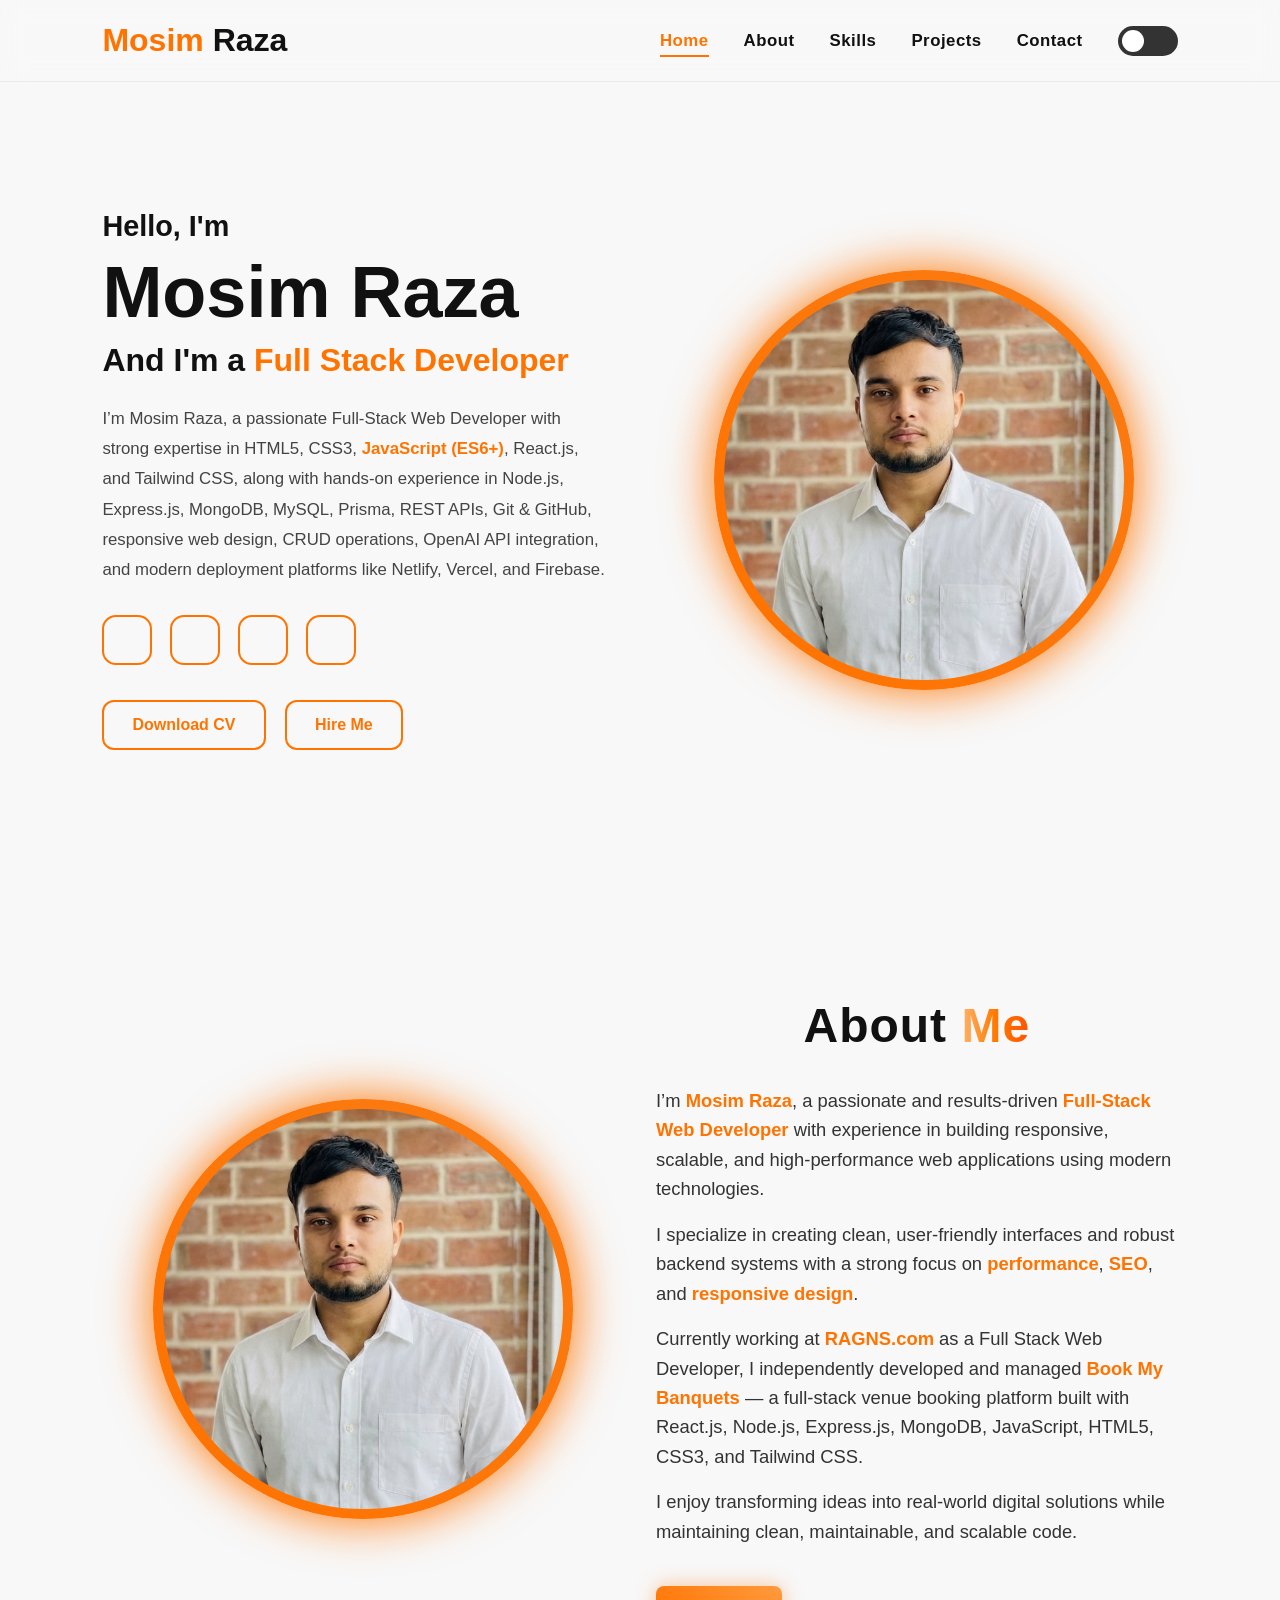
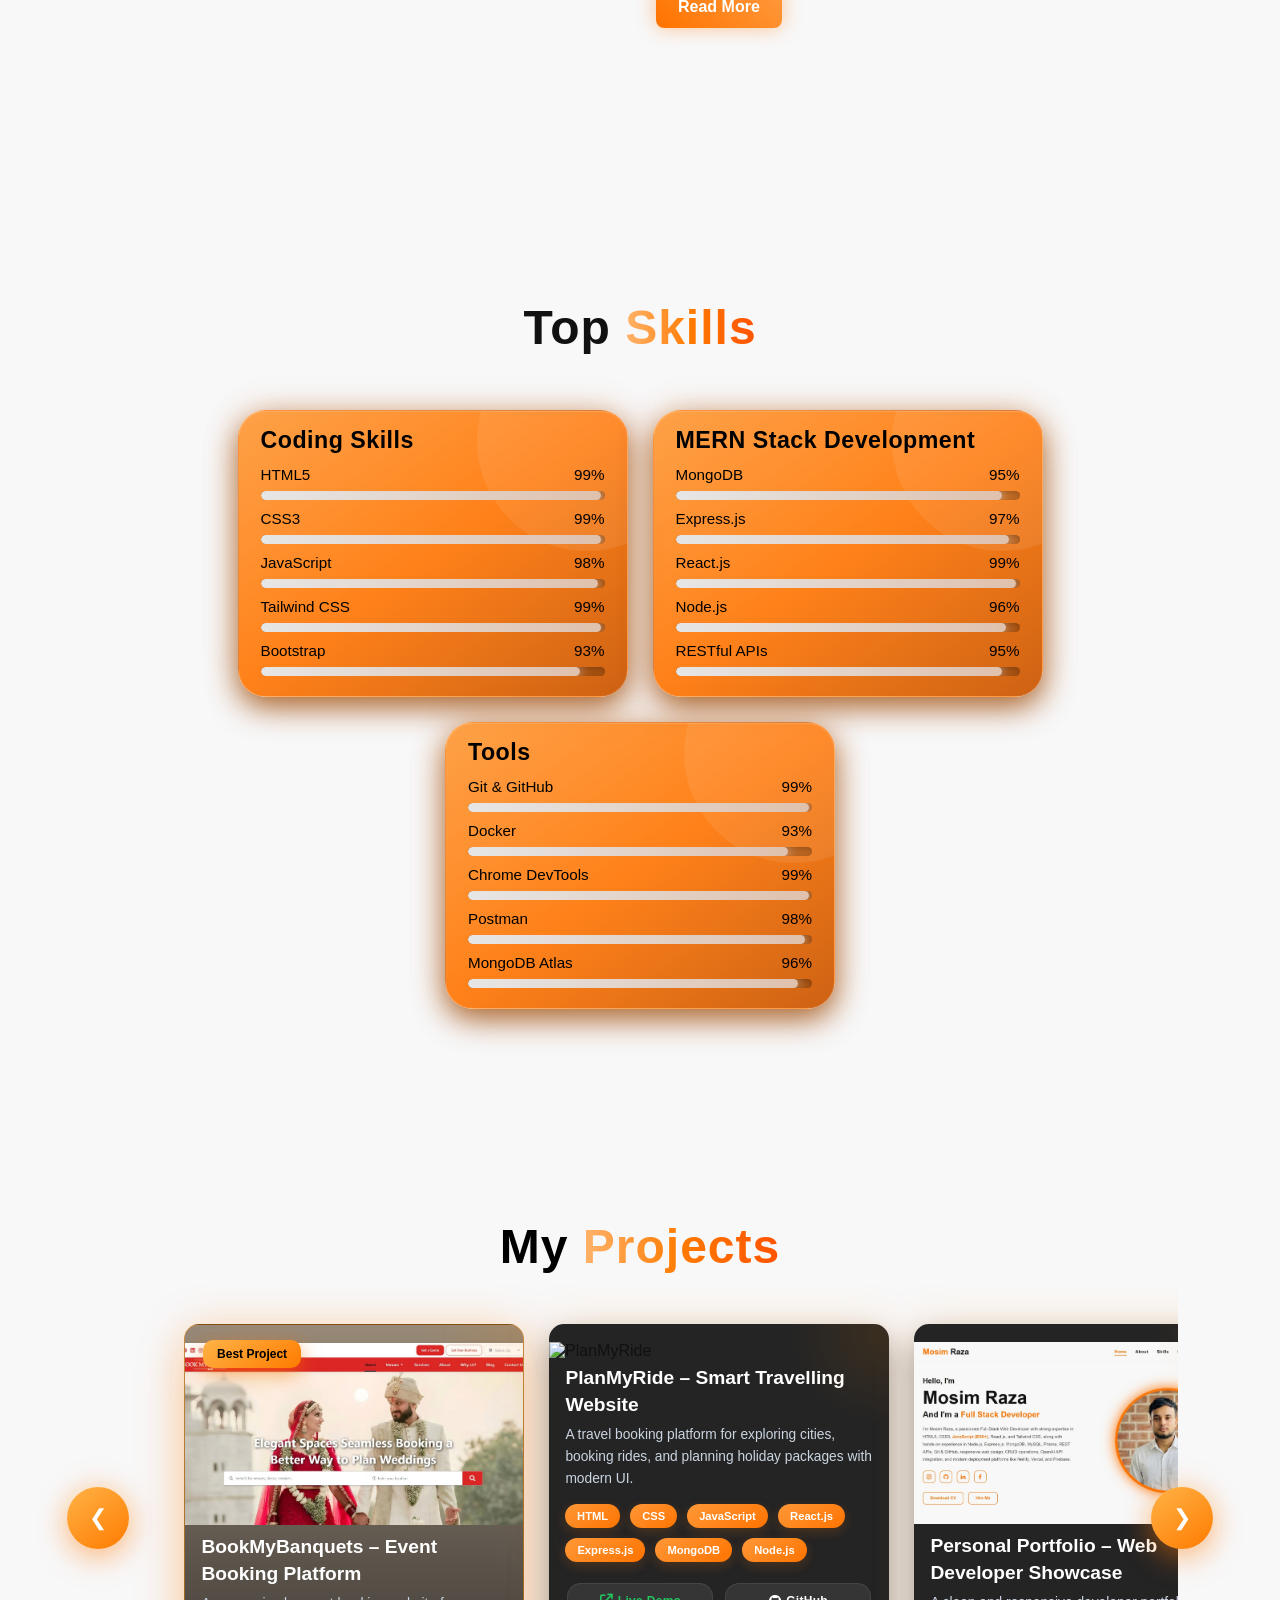
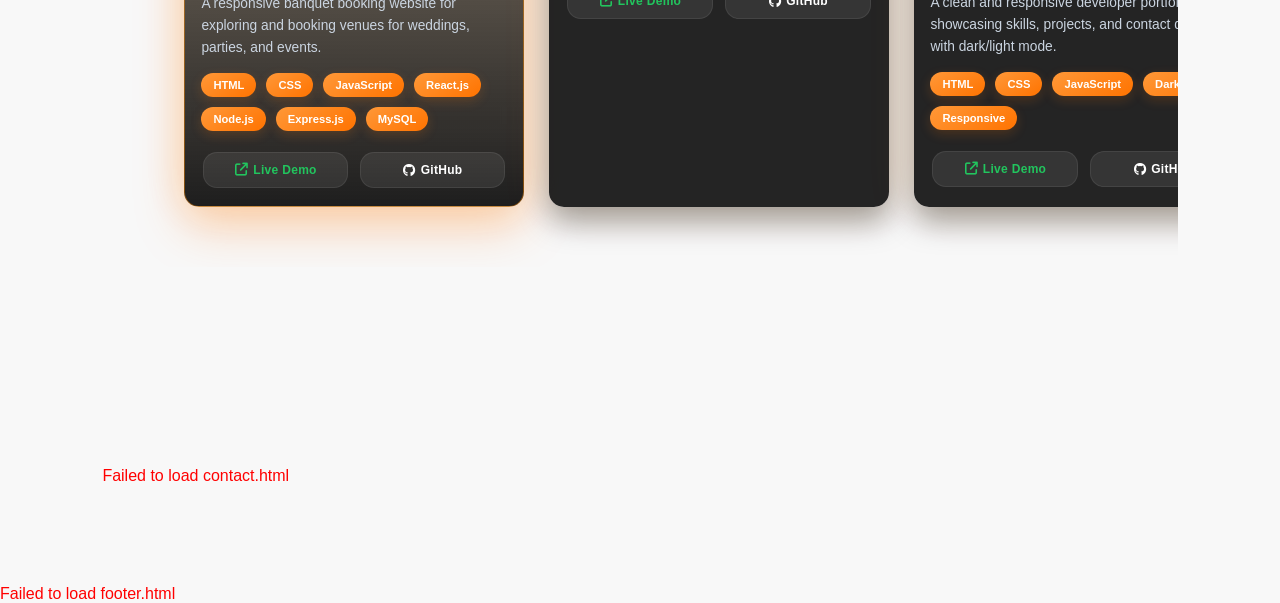
==== index.html @ 0ee55b7d "modify all" ====
<!doctype html>
<html lang="en">
  <head>
    <meta charset="UTF-8" />
    <meta name="viewport" content="width=device-width, initial-scale=1.0" />
    <title>Portfolio @Mosim Raza</title>
    <link rel="icon" type="image" href="/assets/logo.png" />
    <link rel="stylesheet" href="index.css" />
    <link
      href="https://cdn.jsdelivr.net/npm/remixicon@3.5.0/fonts/remixicon.css"
      rel="stylesheet"
    />
    <link
      rel="stylesheet"
      href="https://cdn.jsdelivr.net/npm/toastify-js/src/toastify.min.css"
    />
  </head>
  <body>
    <!-- Navbar -->
    <nav class="navbar">
      <a href="#home" class="nav-link">Mosim<span> Raza</span></a>
      <div class="menu-toggle" id="menuToggle">
        <i class="ri-menu-line"></i>
      </div>
      <div class="nav-links" id="navLinks">
        <a href="#home" class="nav-link active">Home</a>
        <a href="#about-section" class="nav-link">About</a>
        <a href="#skills-section" class="nav-link">Skills</a>
        <a href="#projects-section" class="nav-link">Projects</a>
        <a href="#contact-section" class="nav-link">Contact</a>
        <div class="toggle-switch" id="darkModeToggle">
          <div class="switch-thumb">
            <i class="ri-moon-line" id="moonIcon"></i>
            <i class="ri-sun-line" id="sunIcon" style="display: none"></i>
          </div>
        </div>
      </div>
    </nav>

    <!-- Hero Section -->
    <section class="hero" id="home">
      <div class="hero-text">
        <h2>Hello, I'm</h2>
        <h1>Mosim Raza</h1>
        <h3>And I'm a <span class="highlight" id="typing"></span></h3>
        <p>
          I’m Mosim Raza, a passionate Full-Stack Web Developer with strong
          expertise in HTML5, CSS3, <span>JavaScript (ES6+)</span>, React.js,
          and Tailwind CSS, along with hands-on experience in Node.js,
          Express.js, MongoDB, MySQL, Prisma, REST APIs, Git & GitHub,
          responsive web design, CRUD operations, OpenAI API integration, and
          modern deployment platforms like Netlify, Vercel, and Firebase.
        </p>

        <div class="social-icons">
          <a
            href="https://www.instagram.com/alan_mosim786"
            target="_blank"
            rel="noopener noreferrer"
          >
            <i class="ri-instagram-line"></i>
          </a>

          <a
            href="https://github.com/mosimrazadev"
            target="_blank"
            rel="noopener noreferrer"
          >
            <i class="ri-github-fill"></i>
          </a>

          <a
            href="https://www.linkedin.com/in/mosim-raza"
            target="_blank"
            rel="noopener noreferrer"
          >
            <i class="ri-linkedin-fill"></i>
          </a>

          <a
            href="https://www.facebook.com/share/14hgK2mqRzx/?mibextid=wwXIfr"
            target="_blank"
            rel="noopener noreferrer"
          >
            <i class="ri-facebook-fill"></i>
          </a>
        </div>

        <div>
          <a href="/assets/mosim-raza-cv.pdf" target="_blank" class="cv-btn">
            Download CV
          </a>
          <a href="#contact-section" class="cv-btn hire-btn"> Hire Me </a>
        </div>
      </div>
      <div class="hero-img">
        <div class="glow-ring">
          <img src="/assets/profile.png" alt="Profile Image" />
        </div>
      </div>
    </section>

    <!-- Dynamic Sections -->
    <section id="about-section" class="page-section"></section>
    <section id="skills-section" class="page-section"></section>
    <section id="projects-section" class="page-section"></section>
    <section id="contact-section" class="page-section"></section>
    <section id="footer-section" class="footer-section"></section>

    <script src="https://cdn.jsdelivr.net/npm/toastify-js"></script>
    <script src="/js/main.js"></script>
  </body>
</html>
---- index.css ----
*{
  margin:0;
  padding:0;
  box-sizing:border-box;
  scroll-behavior:smooth;
}

body{
  font-family:'Poppins',sans-serif;
  background:#f8f8f8;
  color:#111;
  transition:0.3s ease;
  overflow-x:hidden;
}

/* ================= DARK MODE ================= */

body.dark{
  background:#111;
  color:#fff;
}

/* ================= SCROLLBAR ================= */

::-webkit-scrollbar{
  width:10px;
}

::-webkit-scrollbar-track{
  background:#111;
}

::-webkit-scrollbar-thumb{
  background:#ff7300;
  border-radius:20px;
}

::-webkit-scrollbar-thumb:hover{
  background:#ff9f5a;
}

/* ================= TEXT SELECTION ================= */

::selection{
  background:#ff7300;
  color:#fff;
}

/* ================= NAVBAR ================= */

.navbar{
  width:100%;
  position:fixed;
  top:0;
  left:0;
  z-index:1000;

  display:flex;
  align-items:center;
  justify-content:space-between;

  padding:22px 8%;

  background:f8f8f8;
  backdrop-filter:blur(12px);

  border-bottom:1.5px solid rgba(0,0,0,0.05);

  transition:0.3s ease;
}

body.dark .navbar{
  background:rgba(17,17,17,0.95);
  border-color:rgba(255,255,255,0.08);
}

.navbar .nav-link{
  text-decoration:none;
}

.navbar > a{
  font-size:2rem;
  font-weight:700;
  color:#ff7300;
}

.navbar span{
  color:#111;
}

body.dark .navbar span{
  color:#fff;
}

/* ================= NAV LINKS ================= */

.nav-links{
  display:flex;
  align-items:center;
  gap:35px;
}

.nav-links a{
  position:relative;
  text-decoration:none;
  color:inherit;
  font-size:1.05rem;
  font-weight:700;
  letter-spacing:0.5px;
  transition:0.3s ease;
}

.nav-links a::after{
  content:"";
  position:absolute;
  left:0;
  bottom:-6px;

  width:100%;
  height:2px;

  background:#ff7300;

  transform:scaleX(0);
  transform-origin:right;

  transition:transform 0.3s ease;
}

.nav-links a:hover,
.nav-links a.active{
  color:#ff7300;
}

.nav-links a:hover::after,
.nav-links a.active::after{
  transform:scaleX(1);
  transform-origin:left;
}

/* ================= MENU TOGGLE ================= */

.menu-toggle{
  display:none;
  font-size:2rem;
  cursor:pointer;
  color:#ff7300;
}

.menu-toggle i{
  transition:0.3s ease;
}



/* ================= HERO SECTION ================= */

.hero{
  min-height:100vh;

  padding:140px 8% 80px;

  display:flex;
  align-items:center;
  justify-content:space-between;

  gap:60px;
}

.hero-text{
  flex:1;
}

.hero-text h2{
  font-size:1.8rem;
  margin-bottom:10px;
}

.hero-text h1{
  font-size:4.5rem;
  line-height:1.1;
  margin-bottom:10px;
}

.hero-text h3{
  font-size:2rem;
  margin-bottom:25px;
}

.highlight{
  color:#ff7300;
}

.hero-text p{
  max-width:650px;
  font-size:1.05rem;
  line-height:1.8;
  color:#444;
  margin-bottom:30px;
}

.hero-text p span{
  max-width:650px;
  font-size:1.05rem;
  font-weight: 600;
  line-height:1.8;
  color:#ff7300;
  margin-bottom:30px;
}

body.dark .hero-text p{
  color:#ccc;
}

/* ================= SOCIAL ICONS ================= */

.social-icons{
  display:flex;
  align-items:center;
  gap:18px;
  margin-bottom:35px;
}

.social-icons a{
  width:50px;
  height:50px;

  display:flex;
  align-items:center;
  justify-content:center;

  border-radius:14px;

  border:2px solid #ff7300;

  text-decoration:none;

  color:#ff7300;
  font-size:1.5rem;

  transition:0.3s ease;
}

.social-icons a:hover{
  background:#ff7300;
  color:#fff;

  transform:translateY(-5px);

  box-shadow:0 10px 20px rgba(255,115,0,0.35);
}

/* ================= BUTTONS ================= */

.cv-btn{
  display:inline-block;

  margin-right:15px;

  padding:14px 28px;

  border-radius:12px;

  border:2px solid #ff7300;

  text-decoration:none;
  font-weight:600;

  color:#ff7300;

  transition:0.3s ease;
}

.cv-btn:hover{
  background:#ff7300;
  color:#fff;

  transform:translateY(-3px);

  box-shadow:0 10px 20px rgba(255,115,0,0.3);
}

/* ================= HERO IMAGE ================= */

.hero-img{
  flex:1;
  display:flex;
  justify-content:center;
  align-items:center;
  min-width:auto;
}

.hero-img img{
  display:block;
}

.glow-ring{
  width:420px;
  height:420px;
  border-radius:50%;
  background:linear-gradient(45deg,#ff7300,#fa7b13);
  padding:10px;
  box-shadow:0 0 50px #ff7300;
  display:flex;
  align-items:center;
  justify-content:center;
  max-width:100%;
}

.glow-ring img {
  width: 100%;
  height: 100%;
  border-radius: 50%;
  object-fit: cover;
}

@keyframes float{

  0%{
    transform:translateY(0px);
  }

  50%{
    transform:translateY(-12px);
  }

  100%{
    transform:translateY(0px);
  }
}

/* ================= DARK MODE TOGGLE ================= */

.toggle-switch{
  width:60px;
  height:30px;

  border-radius:50px;

  background:#333333;

  padding:4px;

  cursor:pointer;

  display:flex;
  align-items:center;

  transition:0.3s ease;
}

.switch-thumb{
  width:22px;
  height:22px;

  border-radius:50%;
  background:#fff;

  display:flex;
  align-items:center;
  justify-content:center;

  transition:0.3s ease;
}

.switch-thumb i{
  font-size:14px;
  color:#111;
}

body.dark .toggle-switch{
  background:#AAAAAA;
}

body.dark .switch-thumb{
  transform:translateX(30px);
}

/* ================= PAGE SECTION ================= */

.page-section{
  padding:100px 8%;
}

/* ================= TABLET ================= */

@media(max-width:992px){

  .hero{
    flex-direction:column-reverse;
    text-align:center;

    padding-top:130px;
  }

  .hero-text p{
    margin:auto;
    margin-bottom:30px;
  }

  .social-icons{
    justify-content:center;
  }

  .hero-text h1{
    font-size:3.5rem;
  }

  .hero-text h3{
    font-size:1.6rem;
  }

  .glow-ring{
    width:340px;
    height:340px;
  }
}

/* ================= MOBILE ================= */

@media(max-width:768px){

  .menu-toggle{
    display:block;
  }

  .nav-links{
    position:absolute;
    top:85px;
    right:-100%;

    flex-direction:column;
    align-items:flex-start;

    width:100%;

    padding:30px 8%;

    background:#fff;

    transition:0.4s ease;
  }

  body.dark .nav-links{
    background:#111;
  }

  .nav-links.active{
    right:0;
  }

  .hero{
    flex-direction:column-reverse;
    justify-content:center;
    align-items:center;
    text-align:center;

    padding:120px 6% 60px;
    gap:40px;
  }

  .hero-text{
    width:100%;
    display:flex;
    flex-direction:column;
    align-items:center;
    justify-content:center;
  }

  .hero-text h1{
    font-size:2.8rem;
  }

  .hero-text h2{
    font-size:1.3rem;
  }

  .hero-text h3{
    font-size:1.3rem;
  }

  .hero-text p{
    font-size:0.95rem;
    line-height:1.7;
    text-align:center;
    max-width:100%;
  }

  .social-icons{
    justify-content:center;
    flex-wrap:wrap;
  }

  .glow-ring{
    width:210px;
    height:210px;
    padding:6px;
  }

  .hero-img{
    width:100%;
    display:flex;
    justify-content:center;
    align-items:center;
  }

  .cv-btn{
    width:100%;
    max-width:250px;
    margin-right:0;
    text-align:center;
  }

  .page-section{
    padding:80px 6%;
  }
}

/* ================= SMALL MOBILE ================= */

@media(max-width:480px){

  .navbar{
    padding:18px 5%;
  }

  .navbar > a{
    font-size:1.5rem;
  }

  .hero{
    gap:30px;
  }

  .hero-text h1{
    font-size:2.2rem;
  }

  .hero-text h2{
    font-size:1.1rem;
  }

  .hero-text h3{
    font-size:1.05rem;
  }

  .hero-text p{
    font-size:0.9rem;
    line-height:1.6;
  }

  .social-icons a{
    width:42px;
    height:42px;
    font-size:1.1rem;
  }

  .glow-ring{
    width:190px;
    height:190px;
    padding:5px;
    box-shadow:0 0 18px #ff7300;
  }

  .cv-btn{
    padding:12px 20px;
    font-size:0.95rem;
  }
}

/* ================= TOAST ================= */

.custom-toast{
  border-radius:10px;
  overflow:hidden;
  position:relative;
}

.custom-toast::after{
  content:'';

  position:absolute;
  left:0;
  bottom:0;

  height:3px;
  width:100%;

  background:#ff7300;

  animation:progress 3s linear forwards;
}

@keyframes progress{

  from{
    width:100%;
  }

  to{
    width:0%;
  }
}
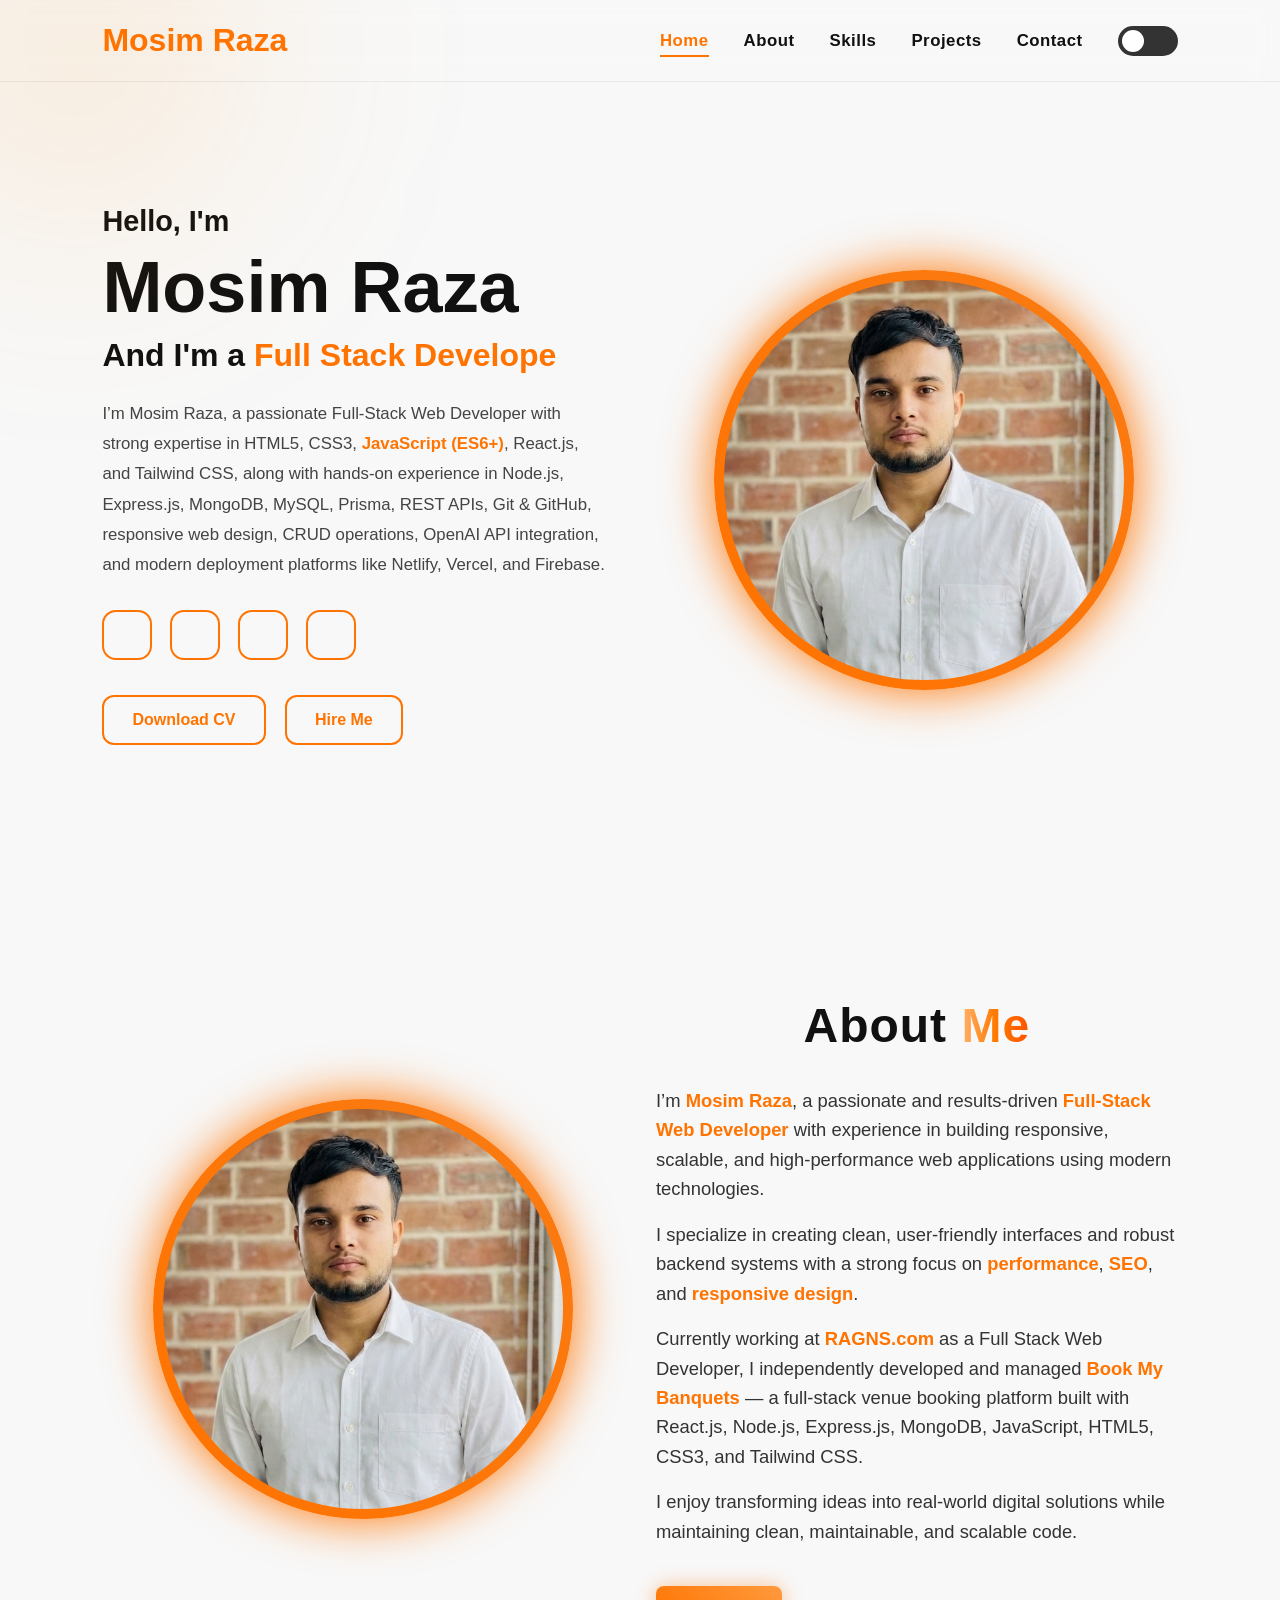
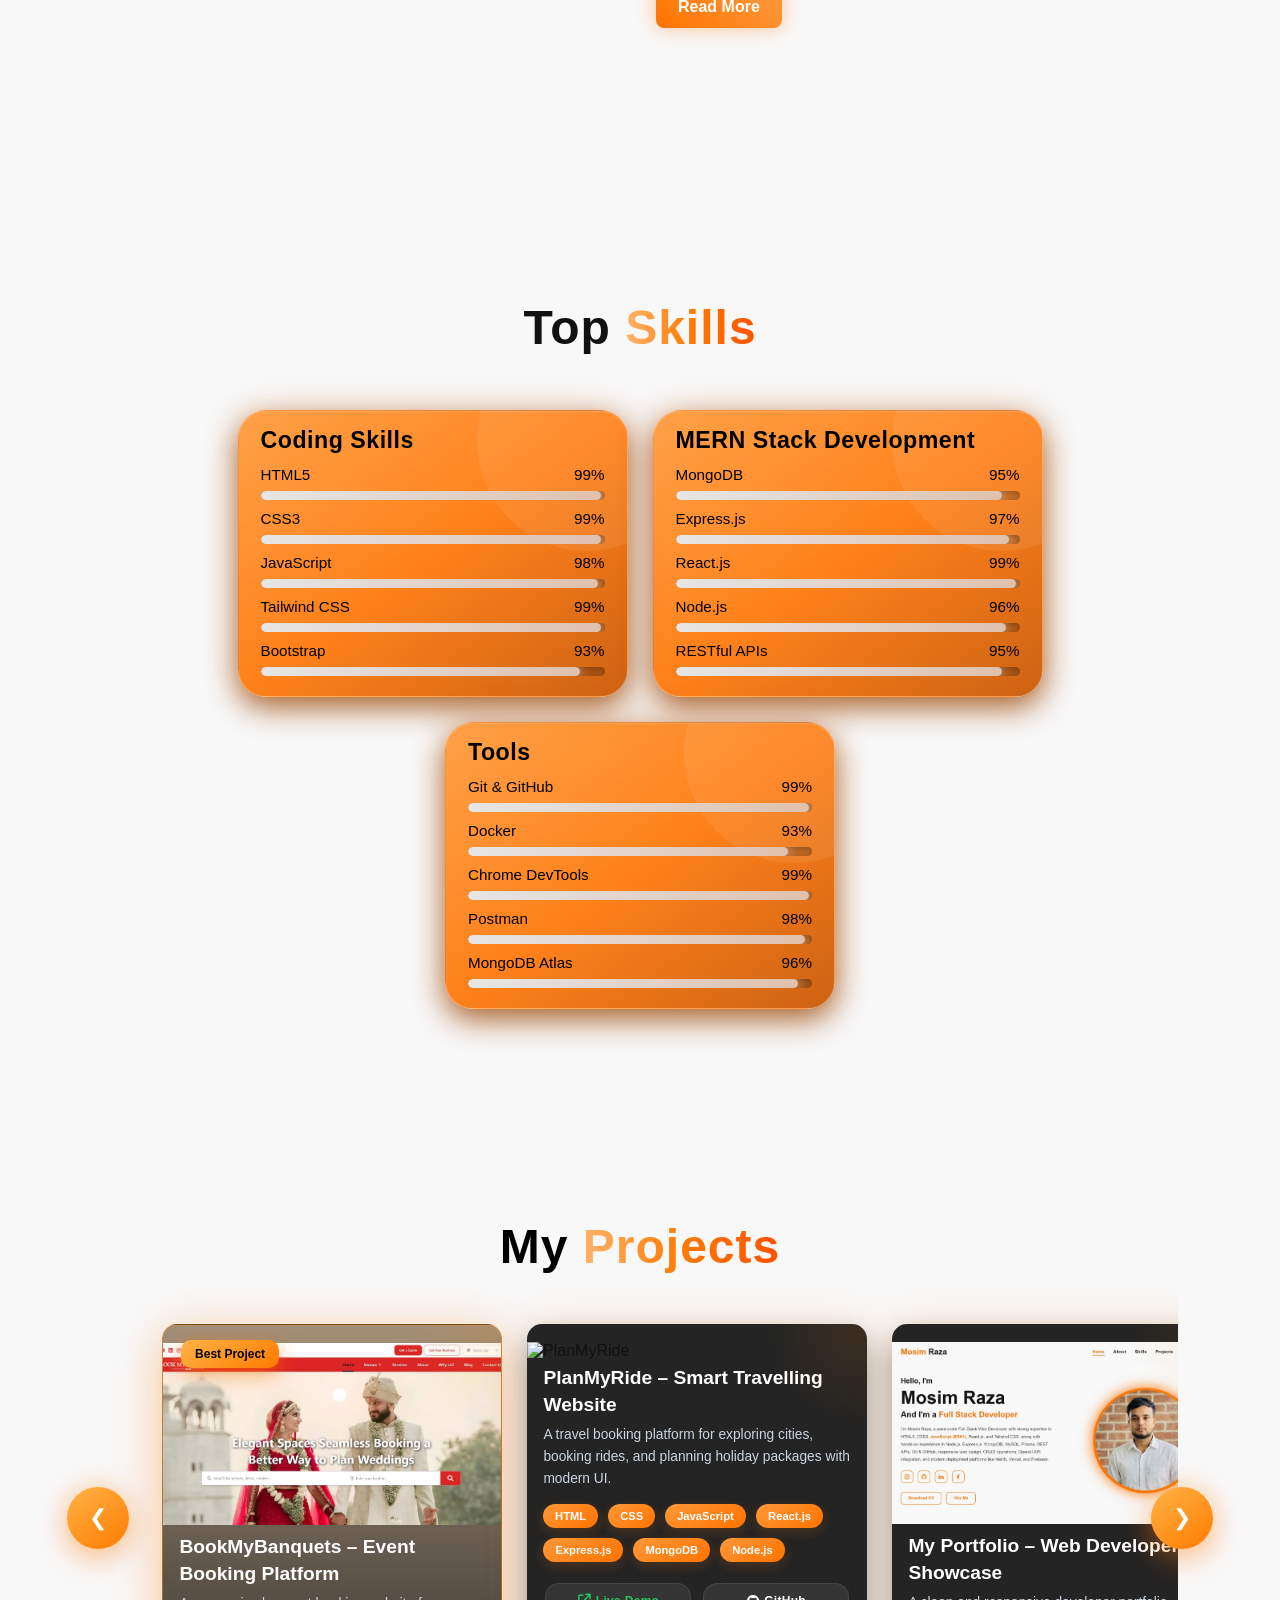
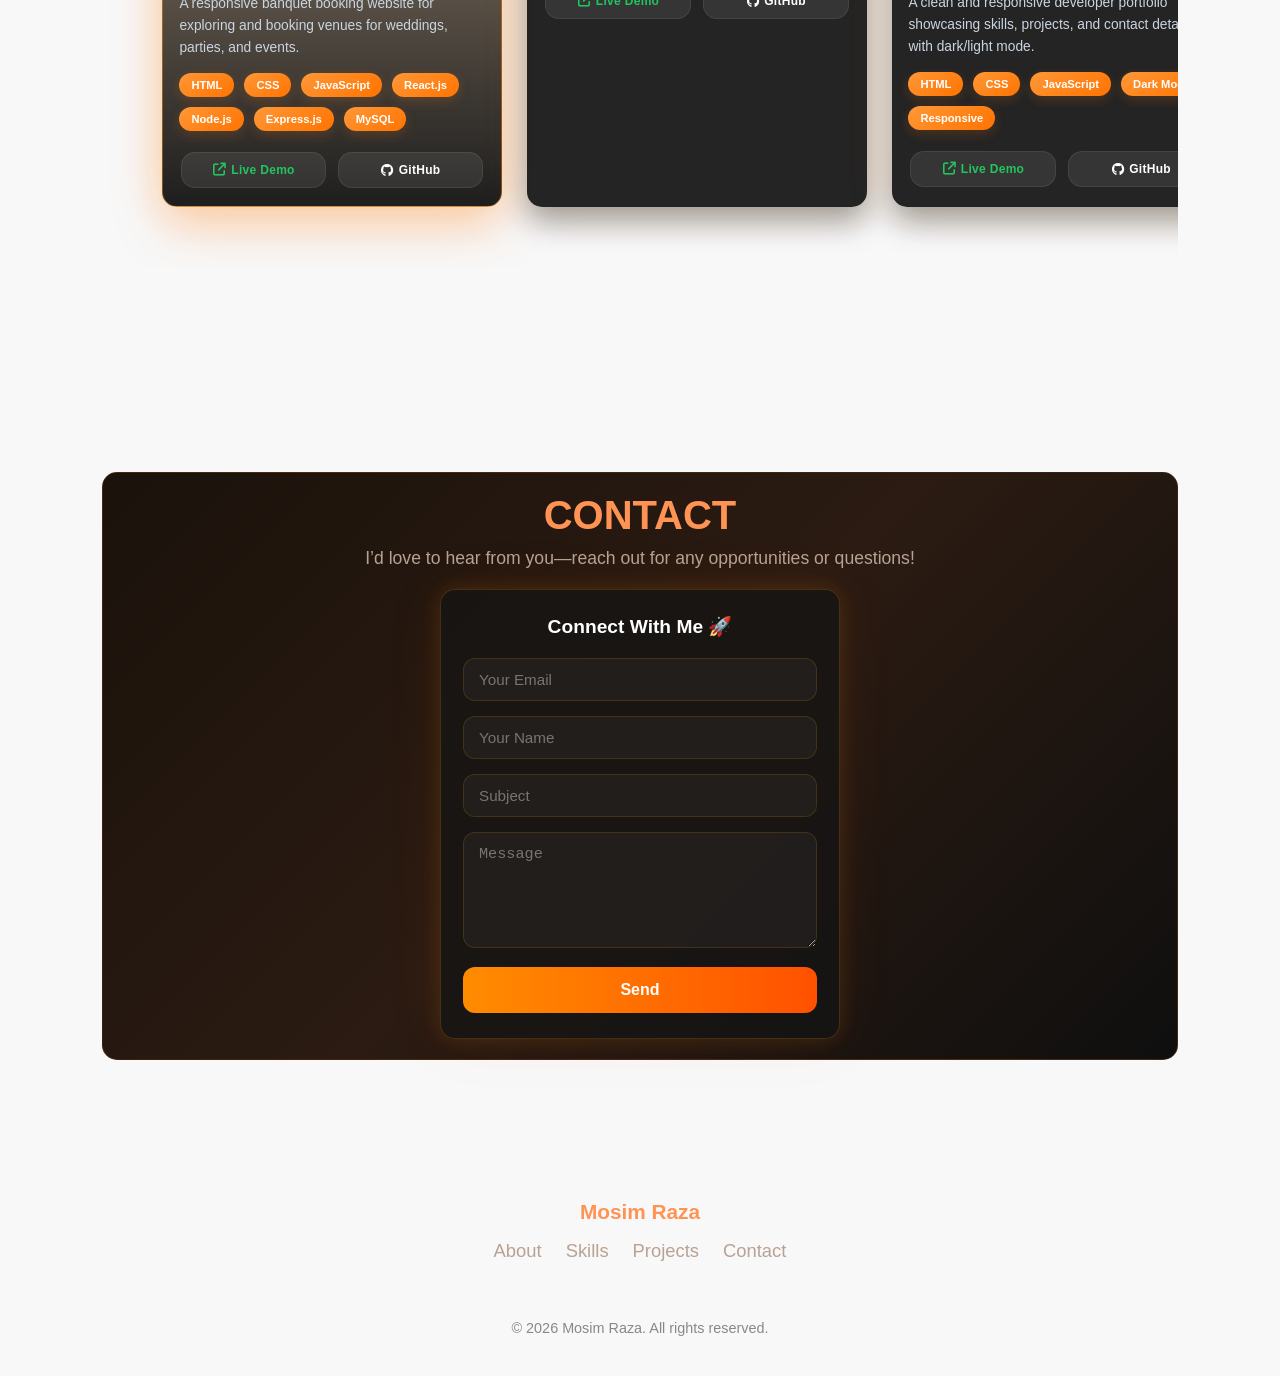
==== commit c7cbc638: "final commit" ====
--- a/index.html
+++ b/index.html
@@ -18,7 +18,7 @@
   <body>
     <!-- Navbar -->
     <nav class="navbar">
-      <a href="#home" class="nav-link">Mosim<span> Raza</span></a>
+      <a href="#home" class="nav-link">Mosim Raza</a>
       <div class="menu-toggle" id="menuToggle">
         <i class="ri-menu-line"></i>
       </div>
--- a/index.css
+++ b/index.css
@@ -257,6 +257,8 @@
 
   margin-right:15px;
 
+  margin-bottom: 10px;
+
   padding:14px 28px;
 
   border-radius:12px;
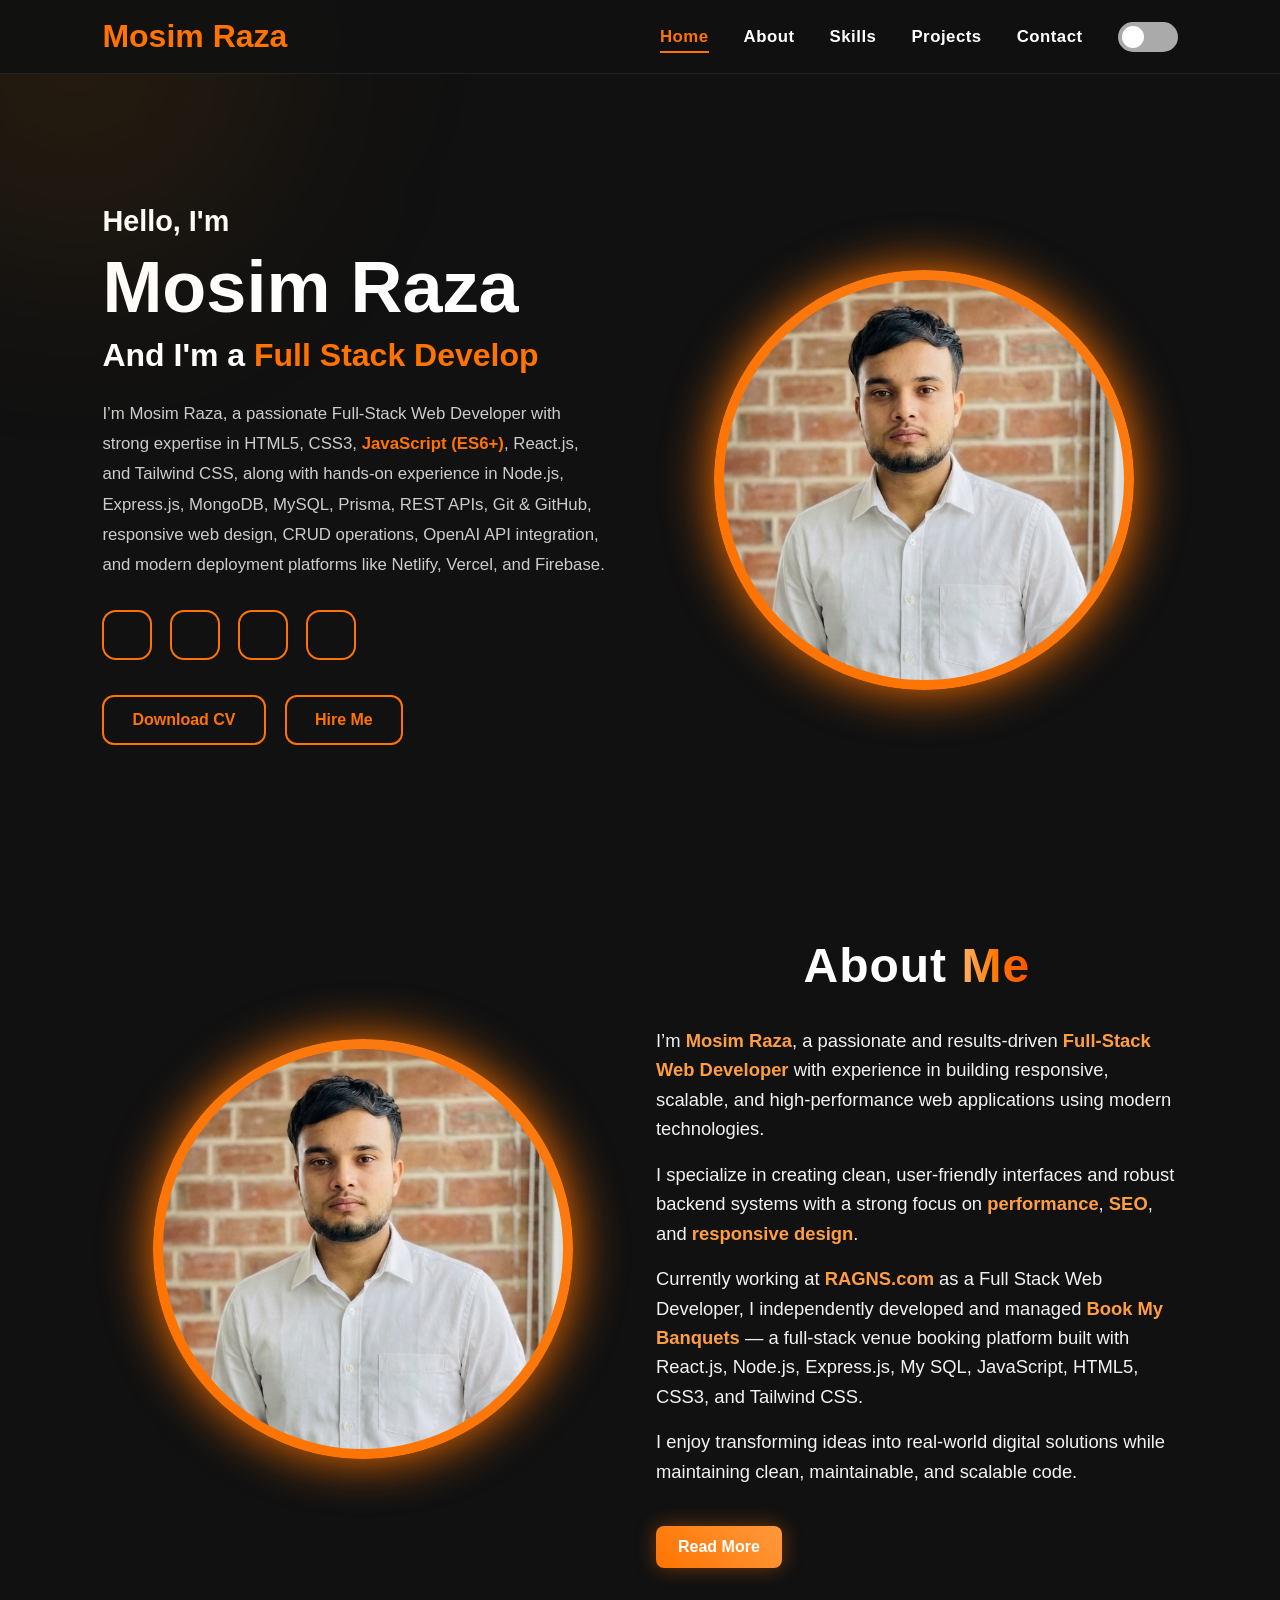
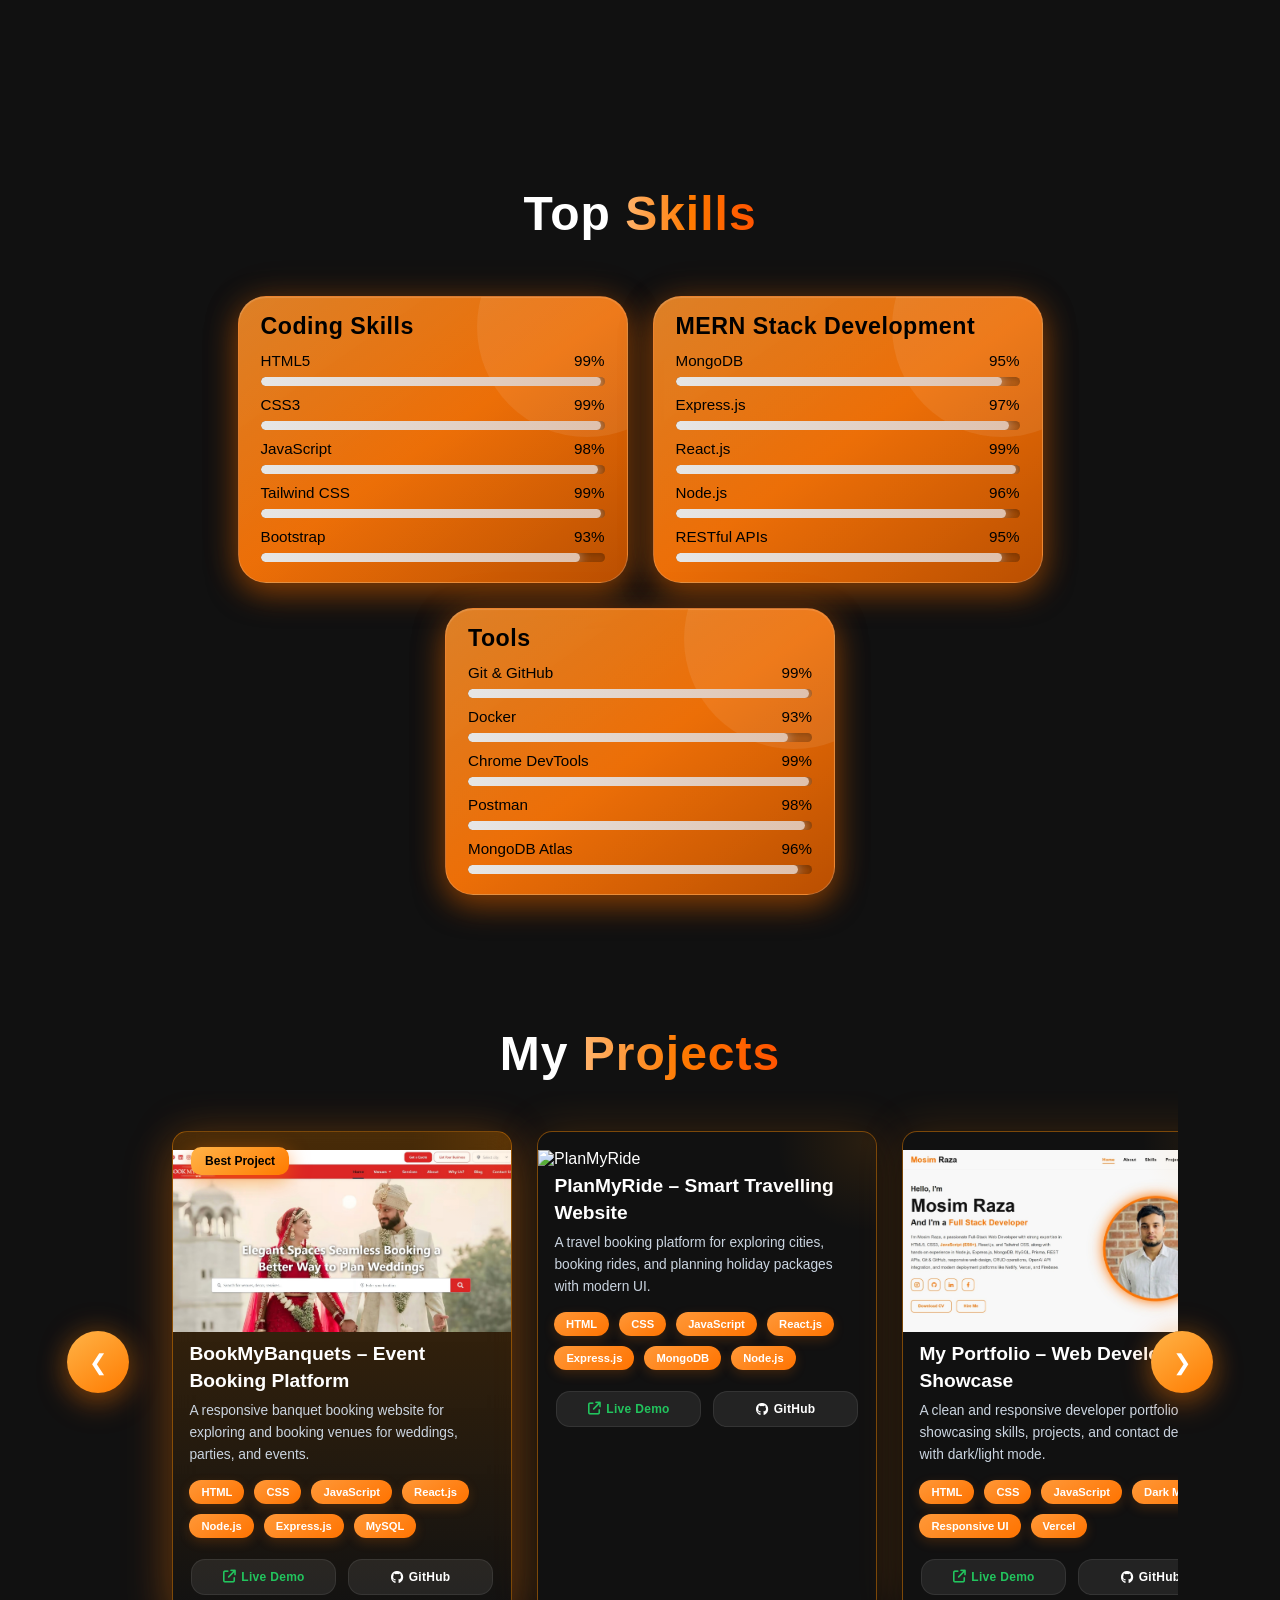
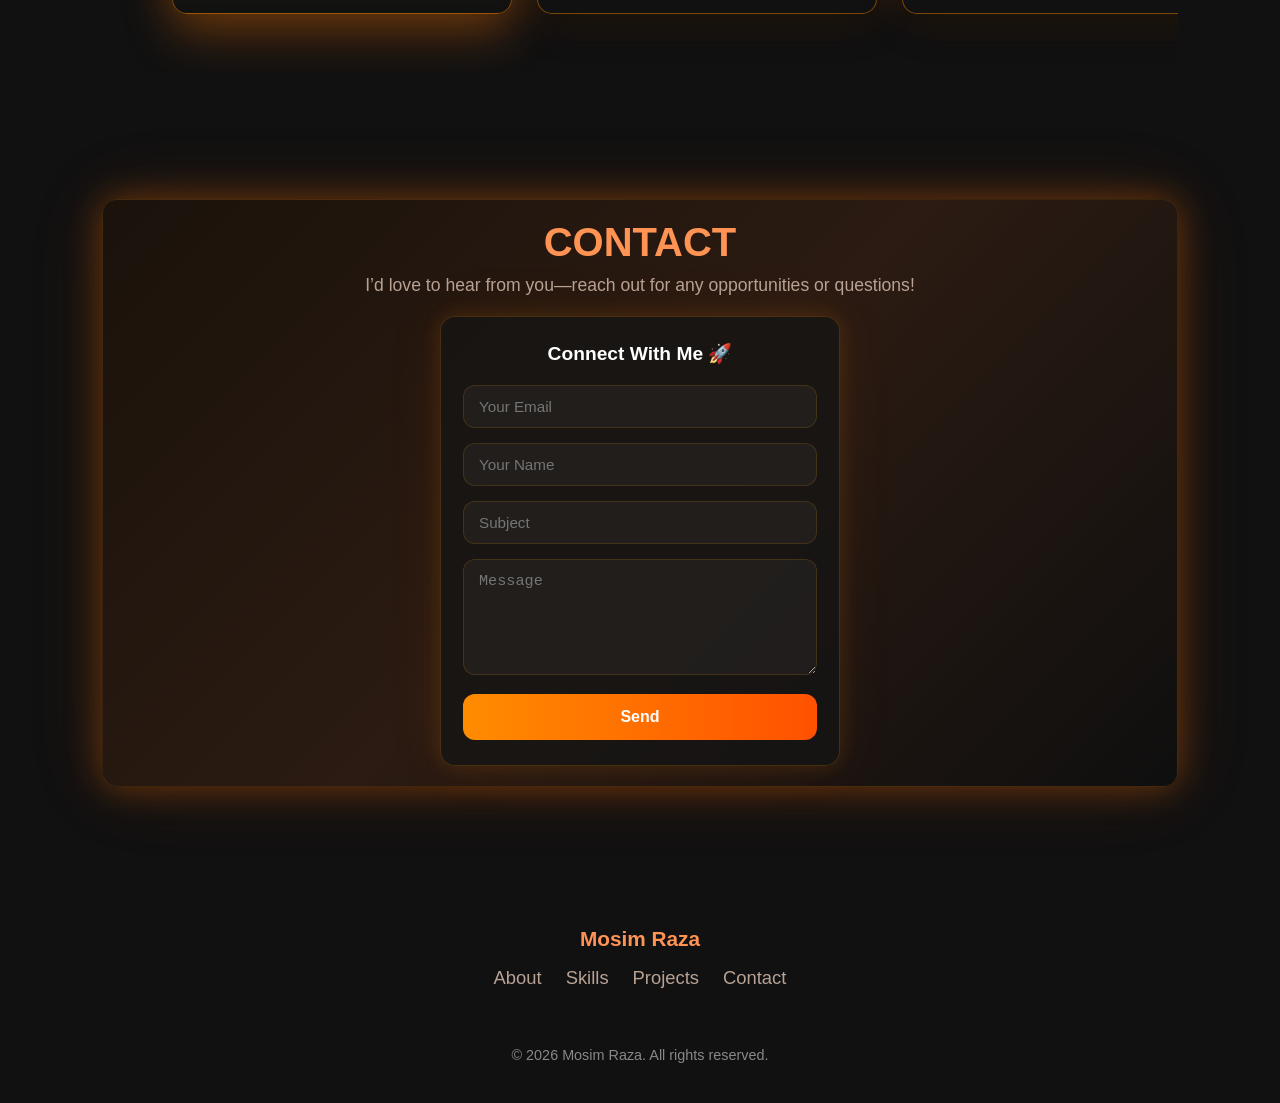
==== commit c95412b0: "adjust dark mode" ====
--- a/index.html
+++ b/index.html
@@ -30,8 +30,8 @@
         <a href="#contact-section" class="nav-link">Contact</a>
         <div class="toggle-switch" id="darkModeToggle">
           <div class="switch-thumb">
-            <i class="ri-moon-line" id="moonIcon"></i>
-            <i class="ri-sun-line" id="sunIcon" style="display: none"></i>
+            <i class="ri-sun-line" id="moonIcon"></i>
+            <i class="ri-moon-line" id="sunIcon" style="display: none"></i>
           </div>
         </div>
       </div>
@@ -104,7 +104,7 @@
     <section id="about-section" class="page-section"></section>
     <section id="skills-section" class="page-section"></section>
     <section id="projects-section" class="page-section"></section>
-    <section id="contact-section" class="page-section"></section>
+    <section id="contact-section" class="contact-page-section"></section>
     <section id="footer-section" class="footer-section"></section>
 
     <script src="https://cdn.jsdelivr.net/npm/toastify-js"></script>
--- a/index.css
+++ b/index.css
@@ -59,7 +59,7 @@
   align-items:center;
   justify-content:space-between;
 
-  padding:22px 8%;
+  padding:18px 8%;
 
   background:f8f8f8;
   backdrop-filter:blur(12px);
@@ -375,6 +375,10 @@
 }
 
 body.dark .switch-thumb{
+  transform:translateX(0);
+}
+
+body:not(.dark) .switch-thumb{
   transform:translateX(30px);
 }
 
@@ -384,6 +388,9 @@
   padding:100px 8%;
 }
 
+.contact-page-section {
+  padding: 25px 8% 100px 8%;
+}
 /* ================= TABLET ================= */
 
 @media(max-width:992px){
@@ -428,7 +435,7 @@
 
   .nav-links{
     position:absolute;
-    top:85px;
+    top:65px;
     right:-100%;
 
     flex-direction:column;
@@ -568,6 +575,13 @@
     padding:12px 20px;
     font-size:0.95rem;
   }
+
+  .contact-page-section {
+  padding: 25px 3% 100px 3%;
+}
+
+
+
 }
 
 /* ================= TOAST ================= */
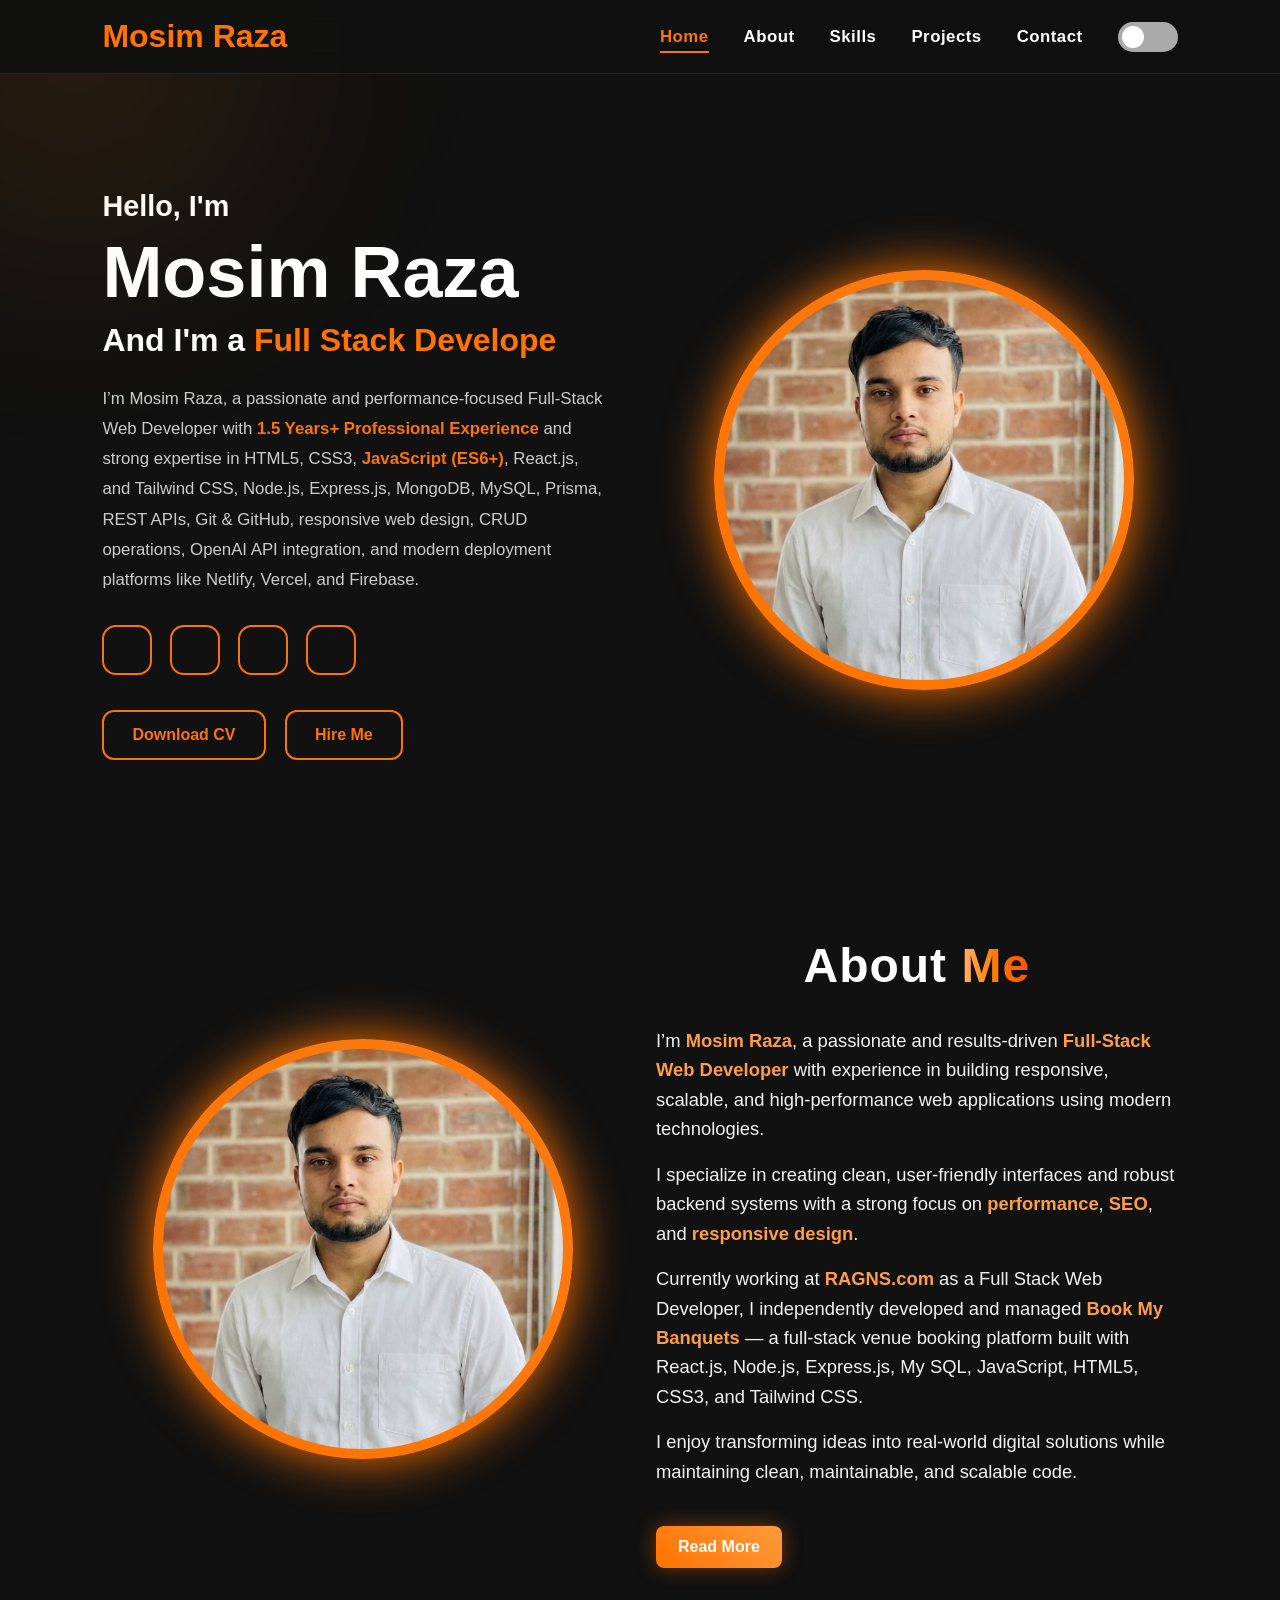
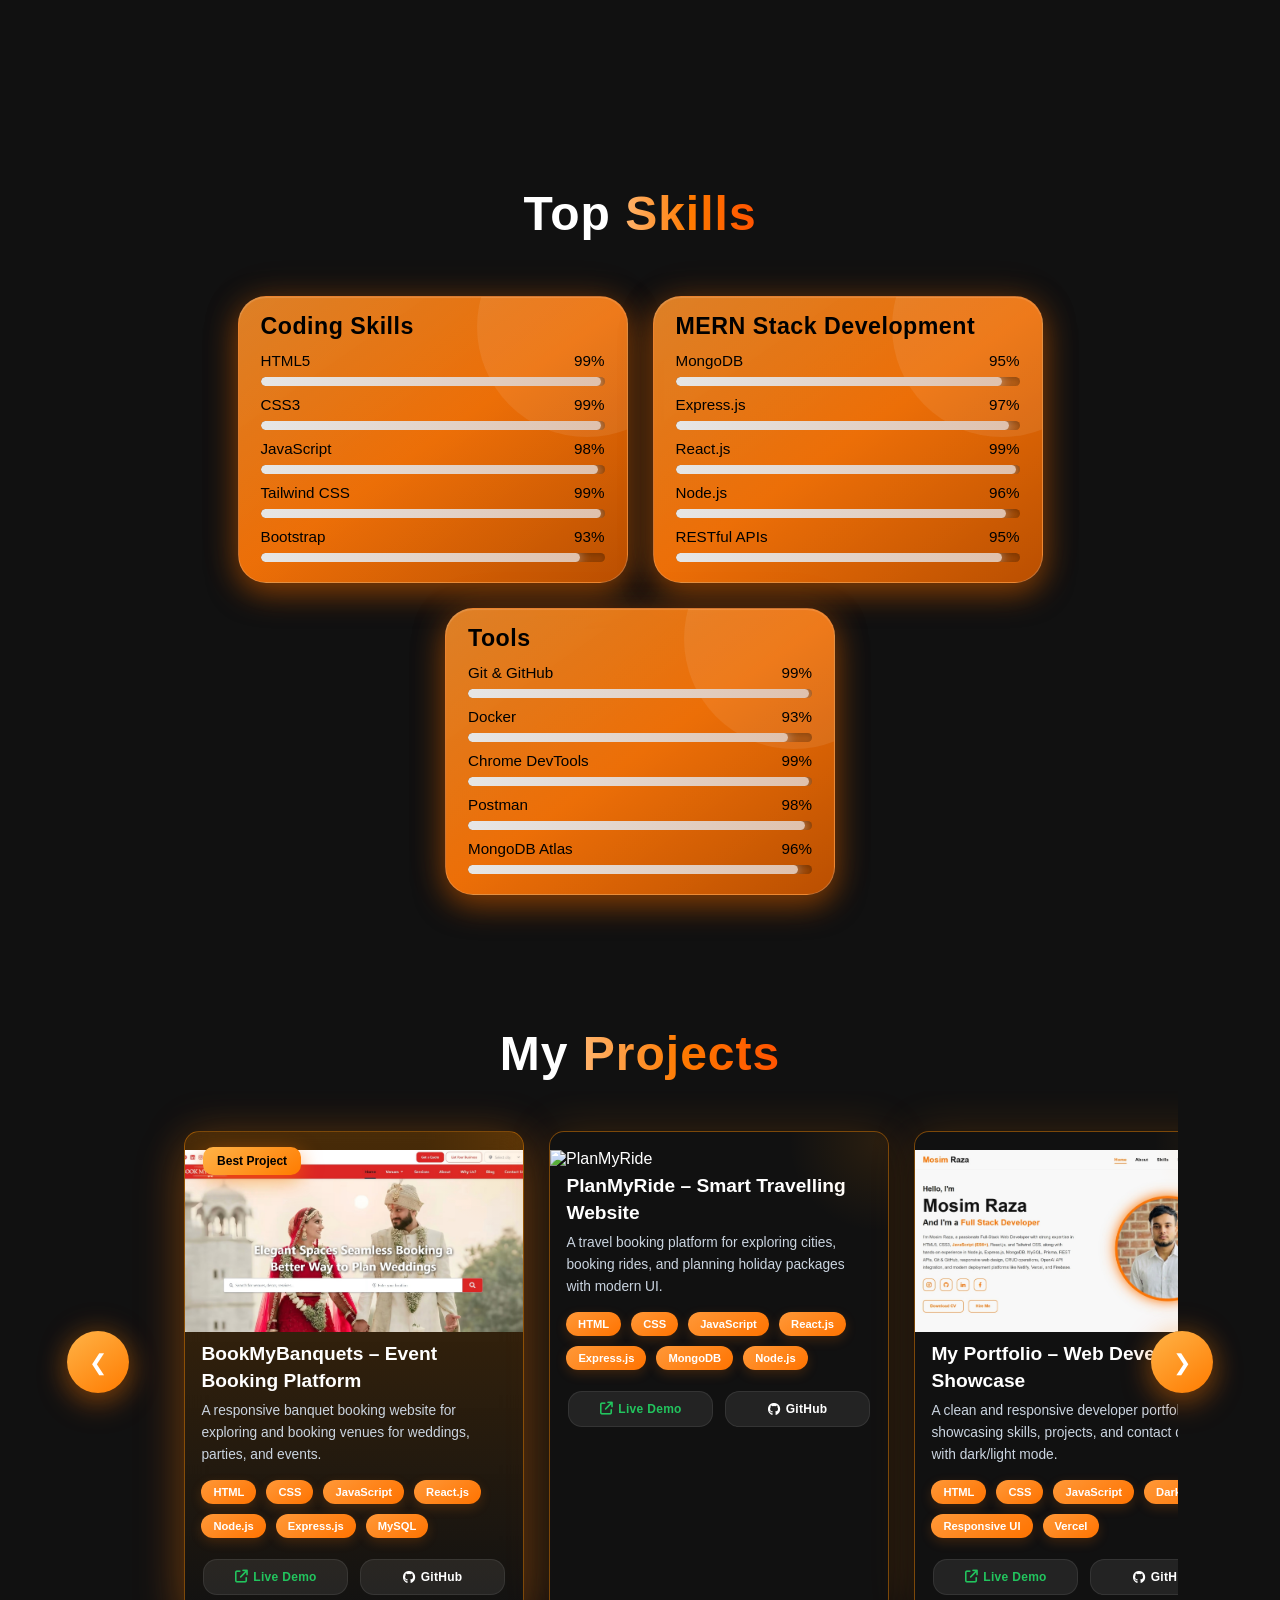
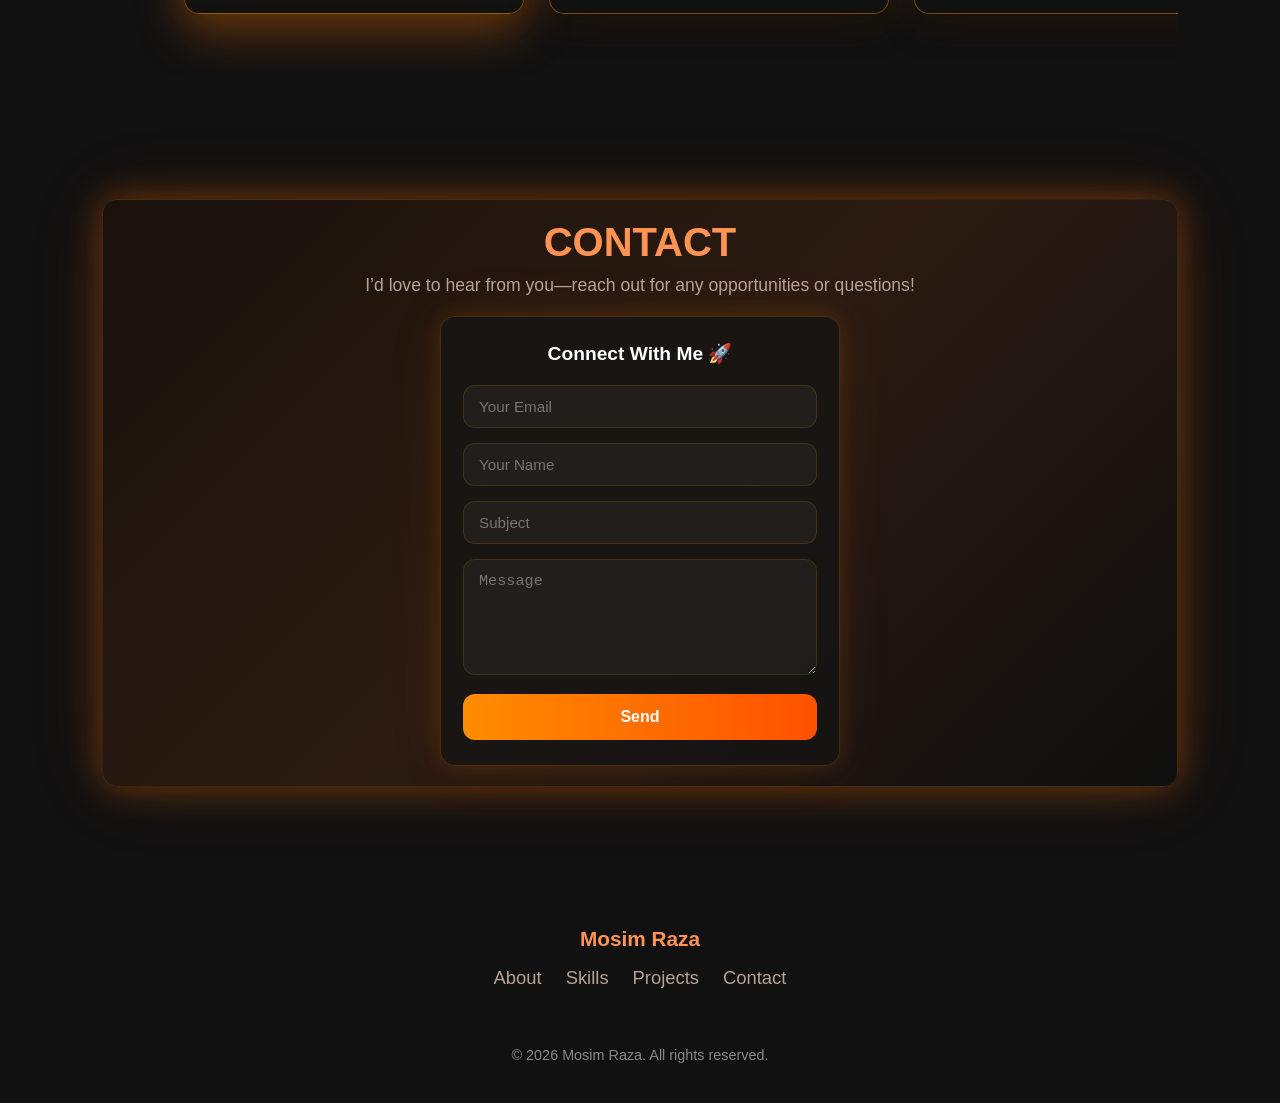
==== commit 797491c0: "final commit" ====
--- a/index.html
+++ b/index.html
@@ -44,12 +44,13 @@
         <h1>Mosim Raza</h1>
         <h3>And I'm a <span class="highlight" id="typing"></span></h3>
         <p>
-          I’m Mosim Raza, a passionate Full-Stack Web Developer with strong
-          expertise in HTML5, CSS3, <span>JavaScript (ES6+)</span>, React.js,
-          and Tailwind CSS, along with hands-on experience in Node.js,
-          Express.js, MongoDB, MySQL, Prisma, REST APIs, Git & GitHub,
-          responsive web design, CRUD operations, OpenAI API integration, and
-          modern deployment platforms like Netlify, Vercel, and Firebase.
+          I’m Mosim Raza, a passionate and performance-focused Full-Stack Web
+          Developer with <span>1.5 Years+ Professional Experience</span> and
+          strong expertise in HTML5, CSS3, <span>JavaScript (ES6+)</span>,
+          React.js, and Tailwind CSS, Node.js, Express.js, MongoDB, MySQL,
+          Prisma, REST APIs, Git & GitHub, responsive web design, CRUD
+          operations, OpenAI API integration, and modern deployment platforms
+          like Netlify, Vercel, and Firebase.
         </p>
 
         <div class="social-icons">
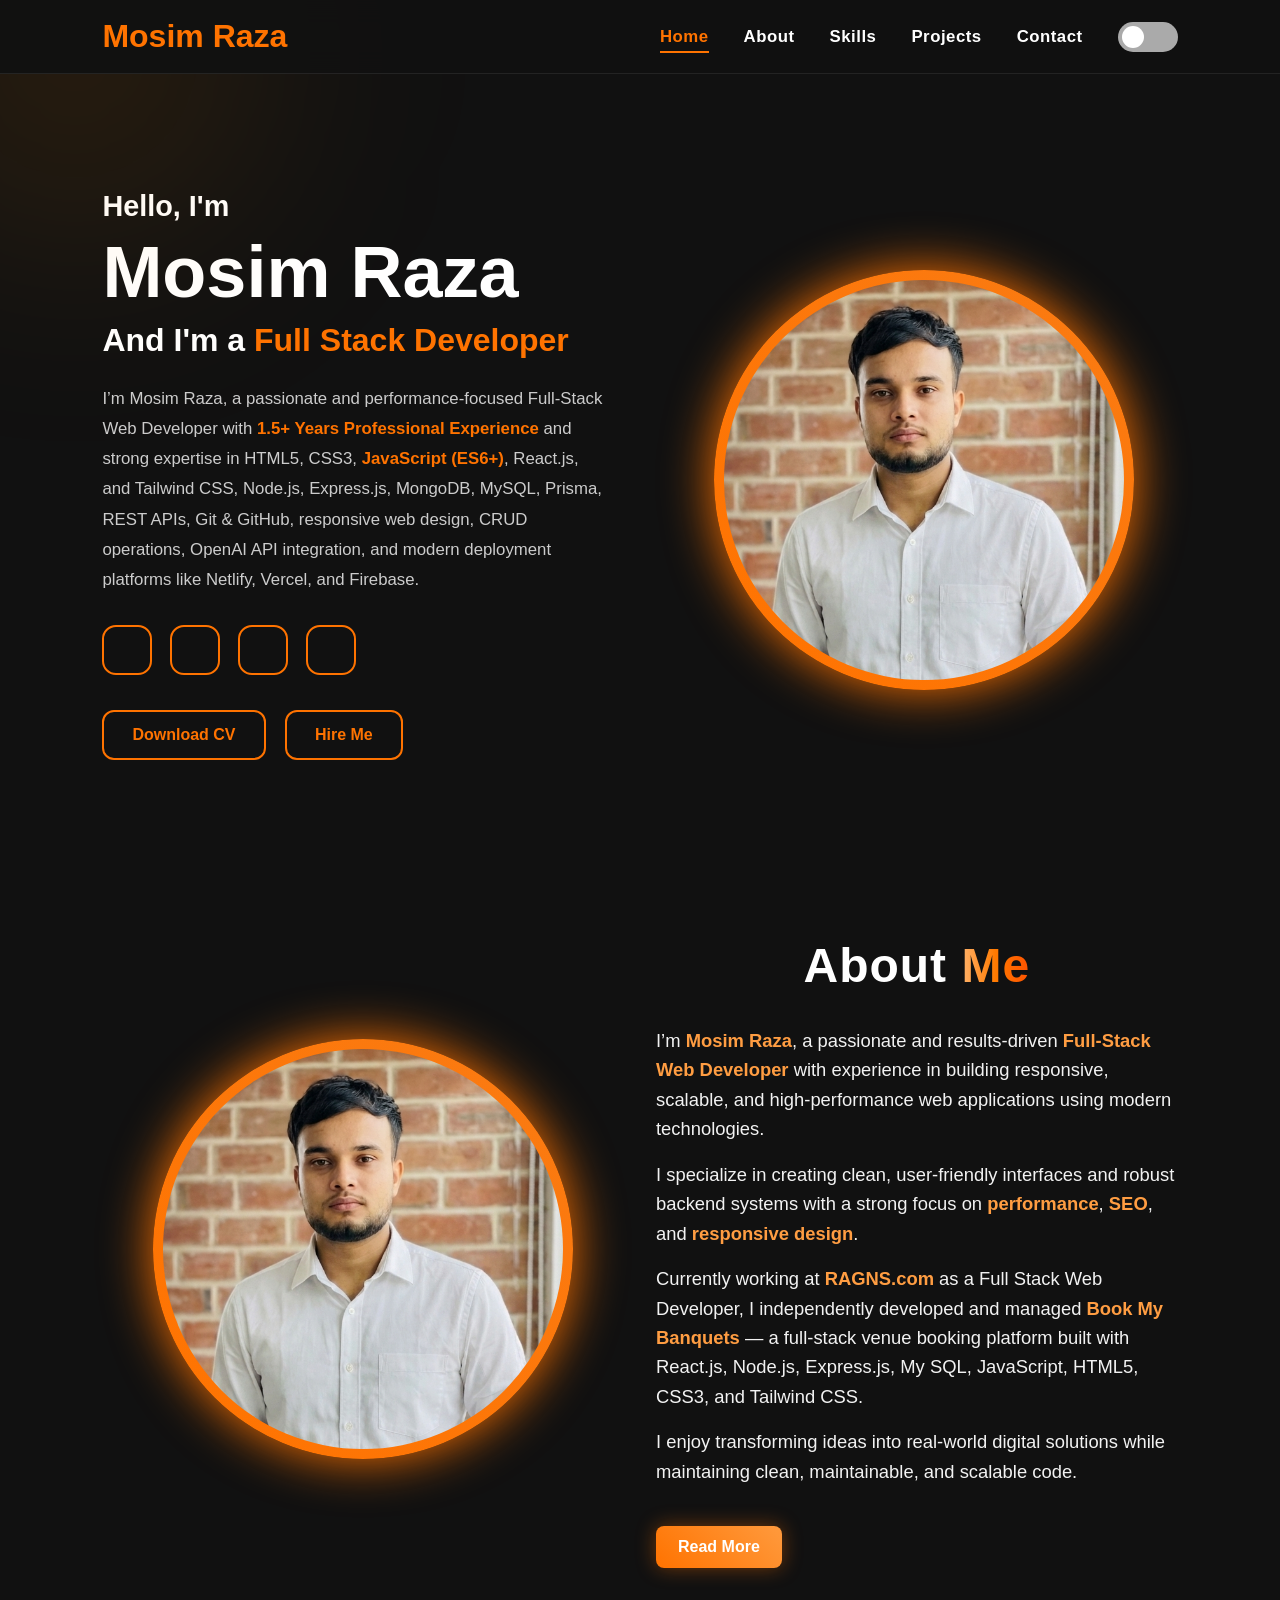
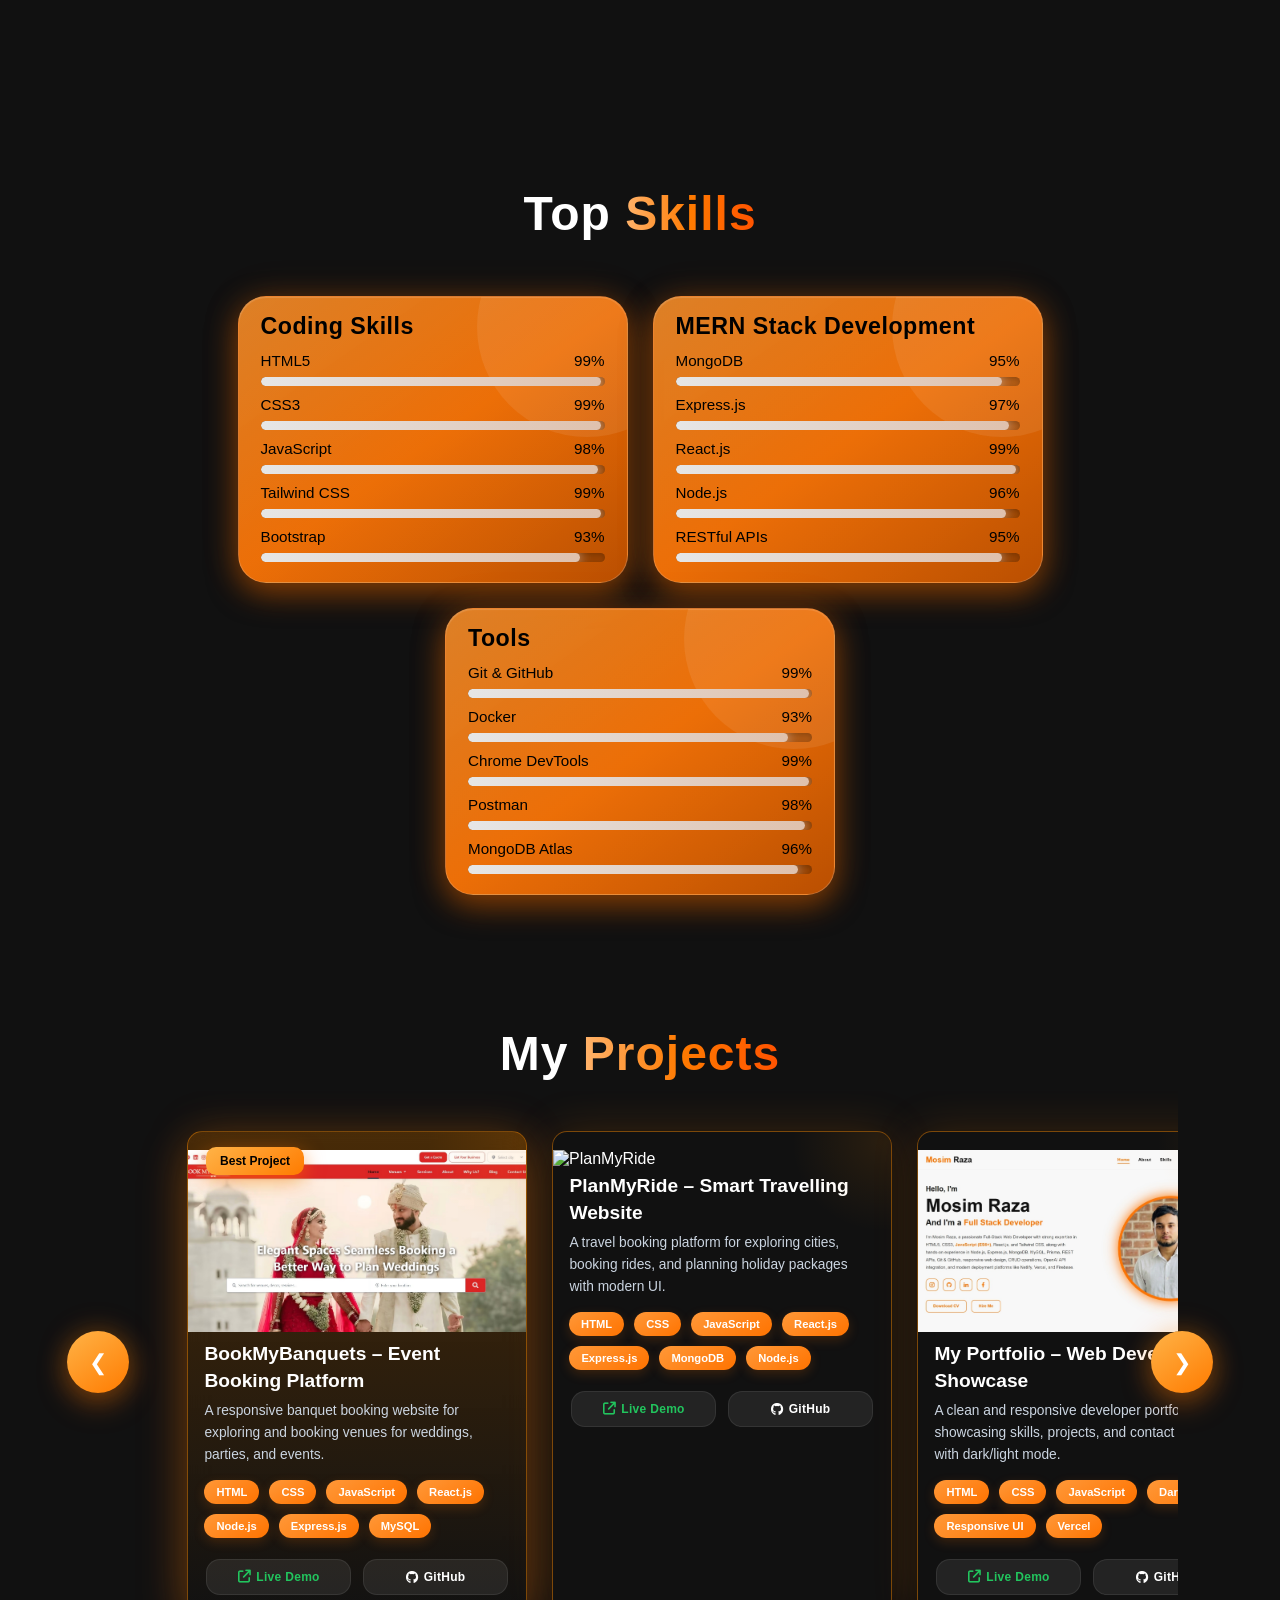
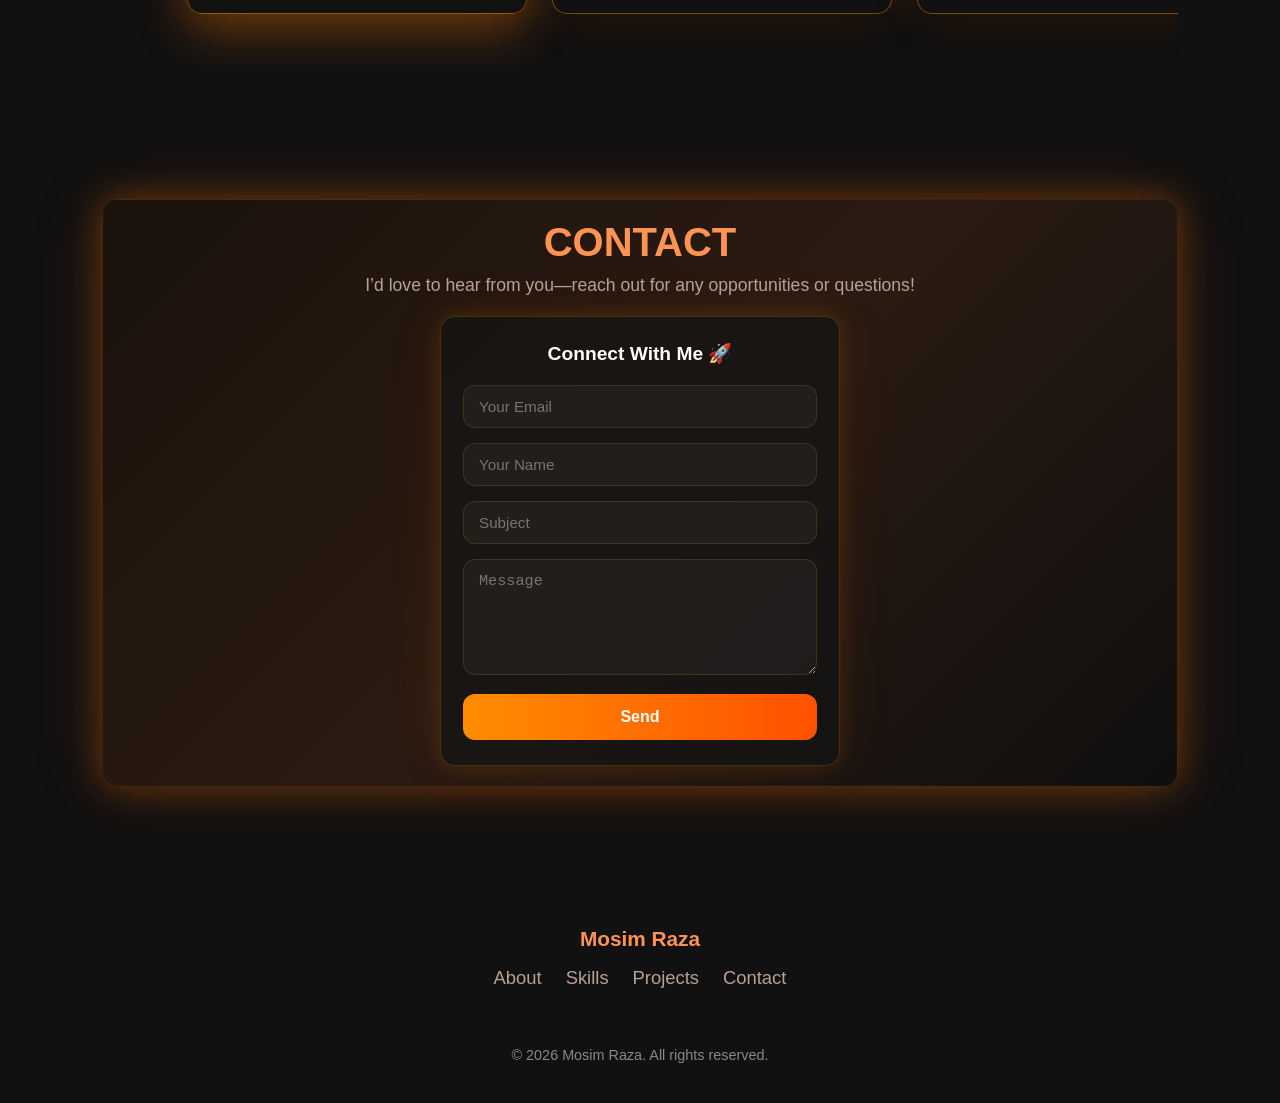
==== commit 7221a761: "final commit" ====
--- a/index.html
+++ b/index.html
@@ -45,7 +45,7 @@
         <h3>And I'm a <span class="highlight" id="typing"></span></h3>
         <p>
           I’m Mosim Raza, a passionate and performance-focused Full-Stack Web
-          Developer with <span>1.5 Years+ Professional Experience</span> and
+          Developer with <span>1.5+ Years Professional Experience</span> and
           strong expertise in HTML5, CSS3, <span>JavaScript (ES6+)</span>,
           React.js, and Tailwind CSS, Node.js, Express.js, MongoDB, MySQL,
           Prisma, REST APIs, Git & GitHub, responsive web design, CRUD
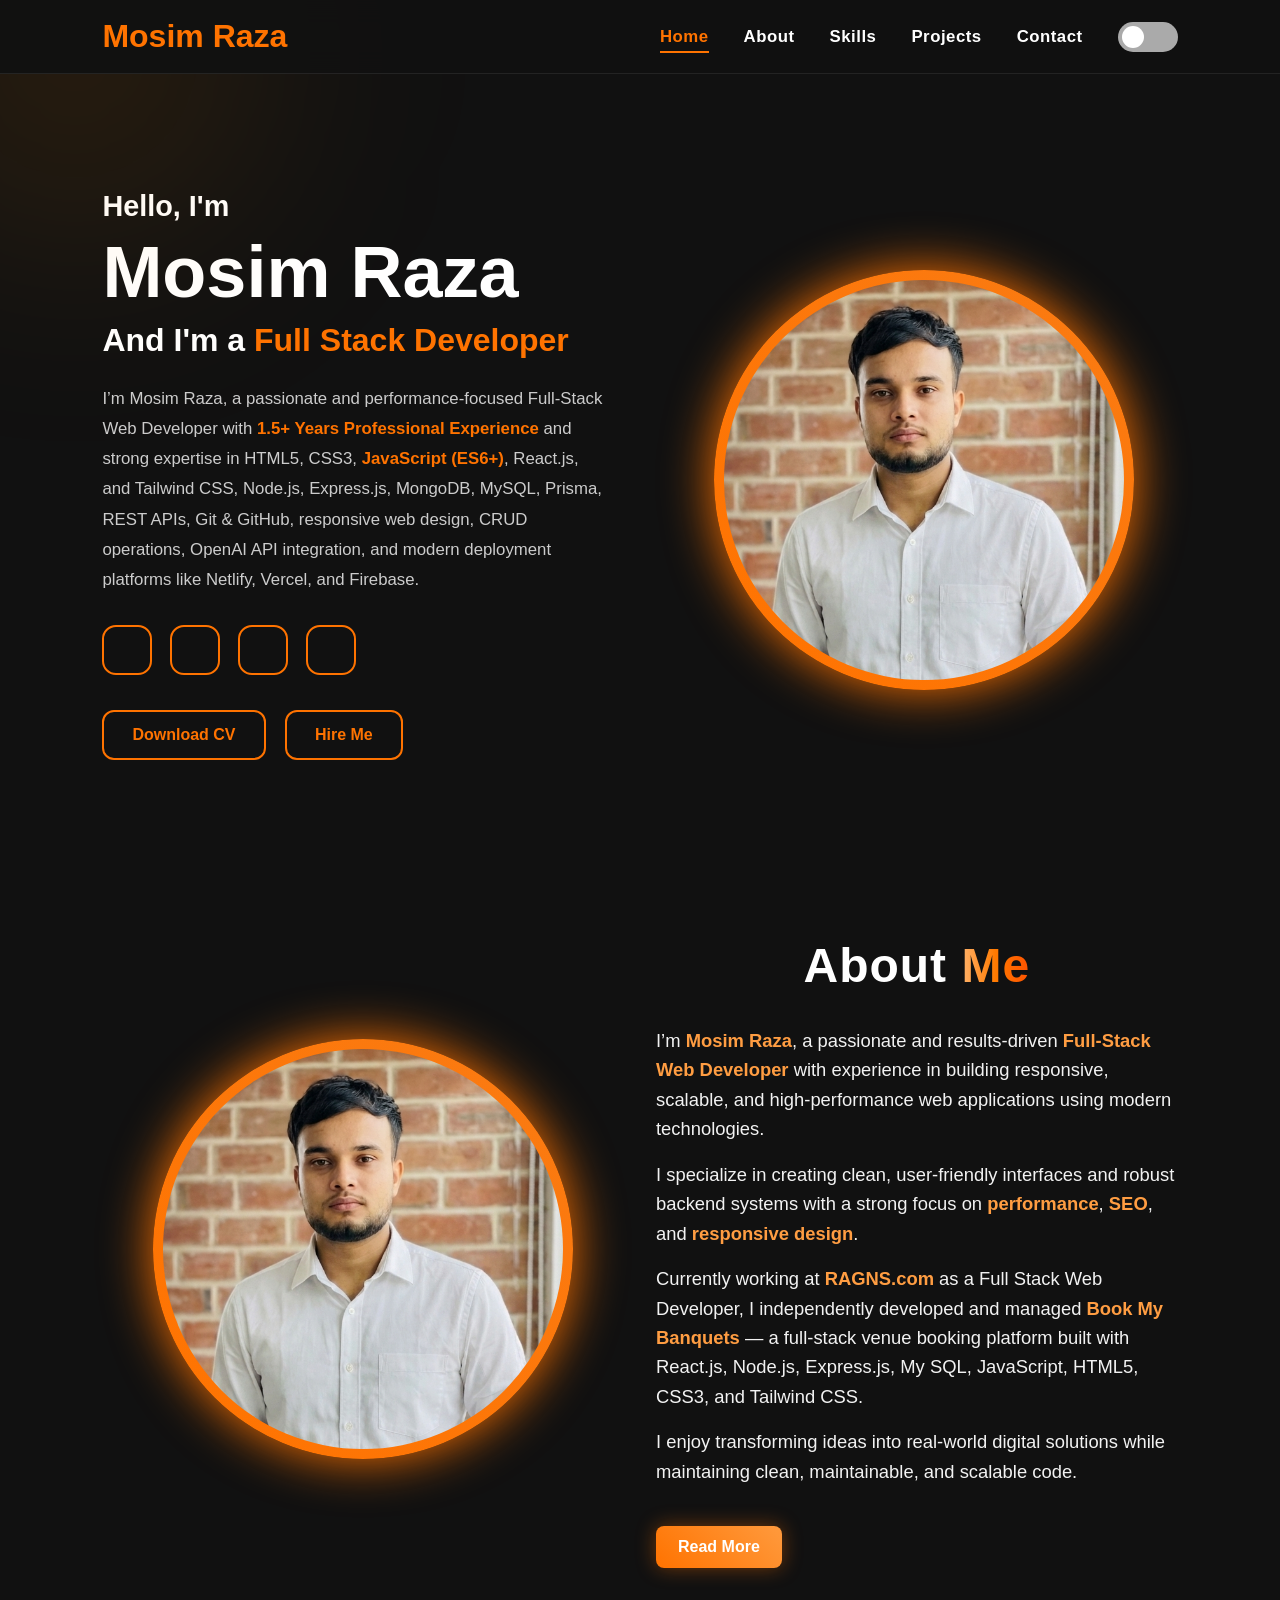
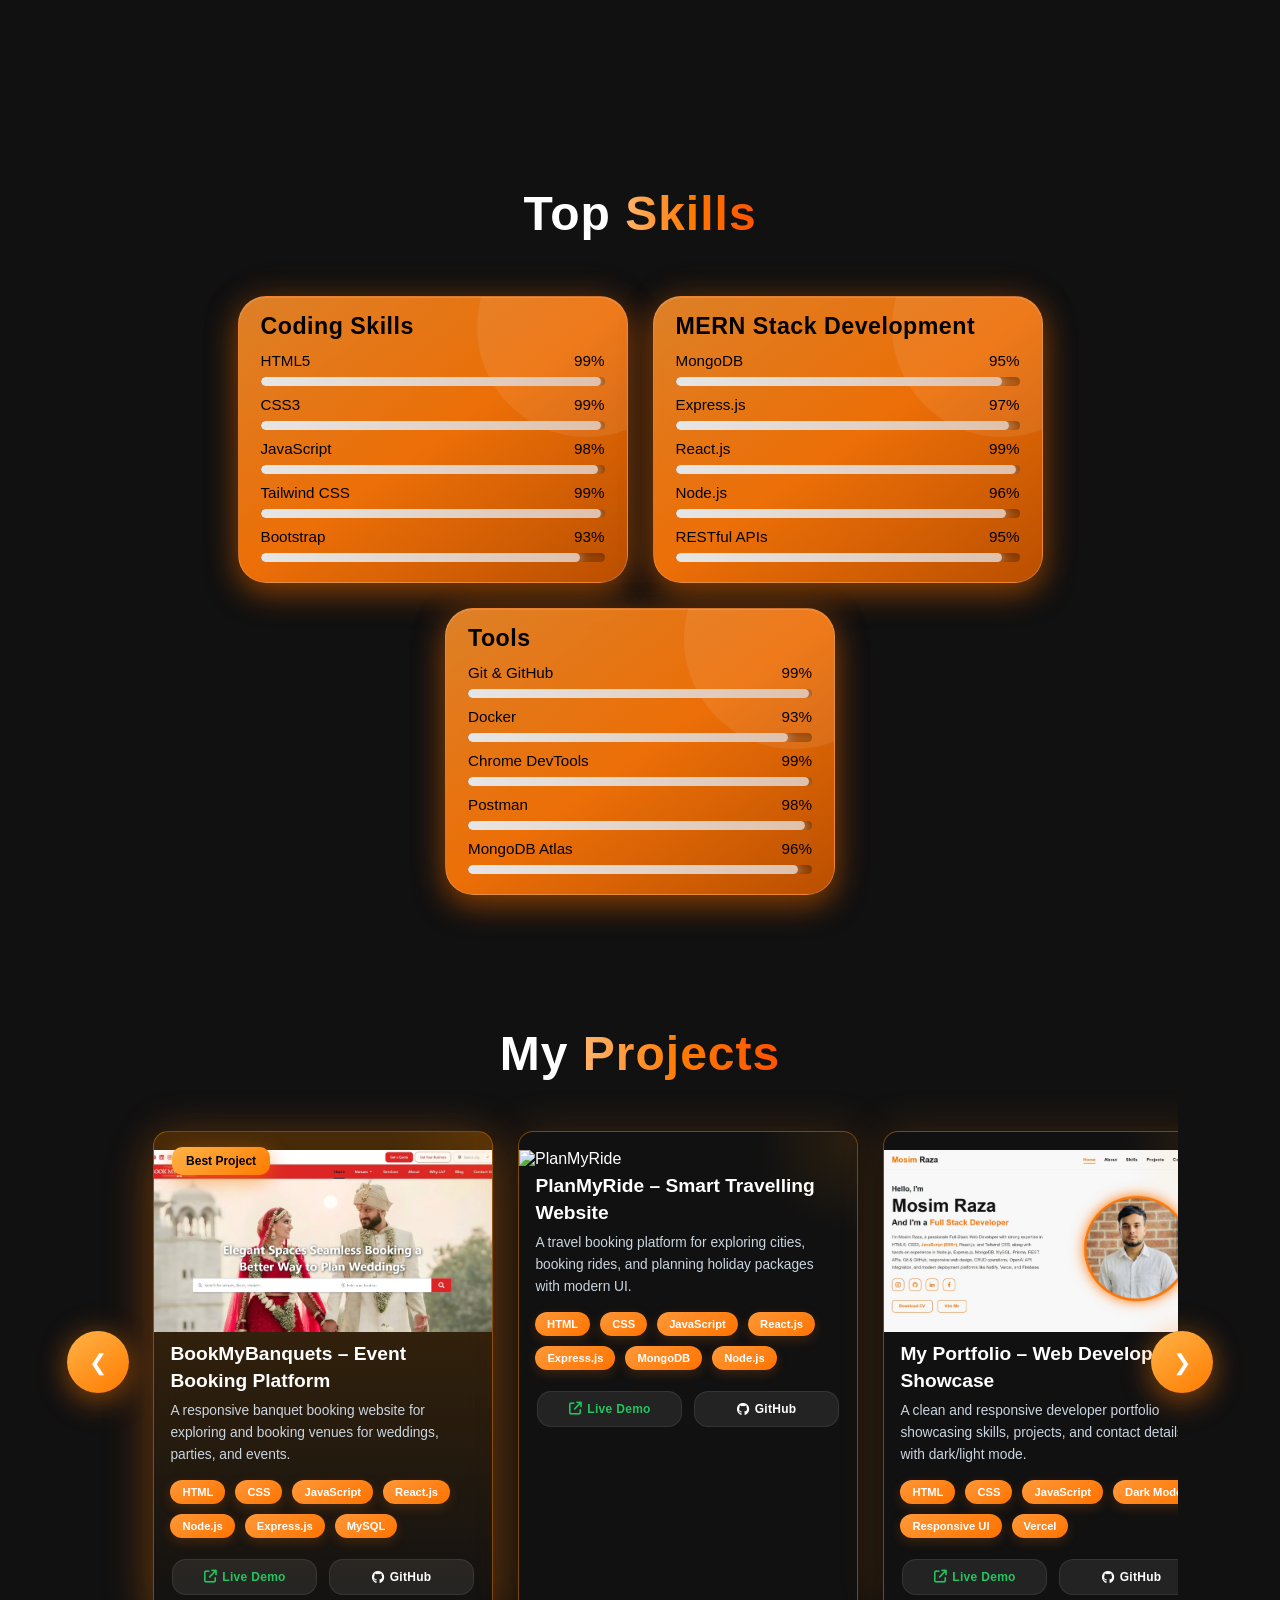
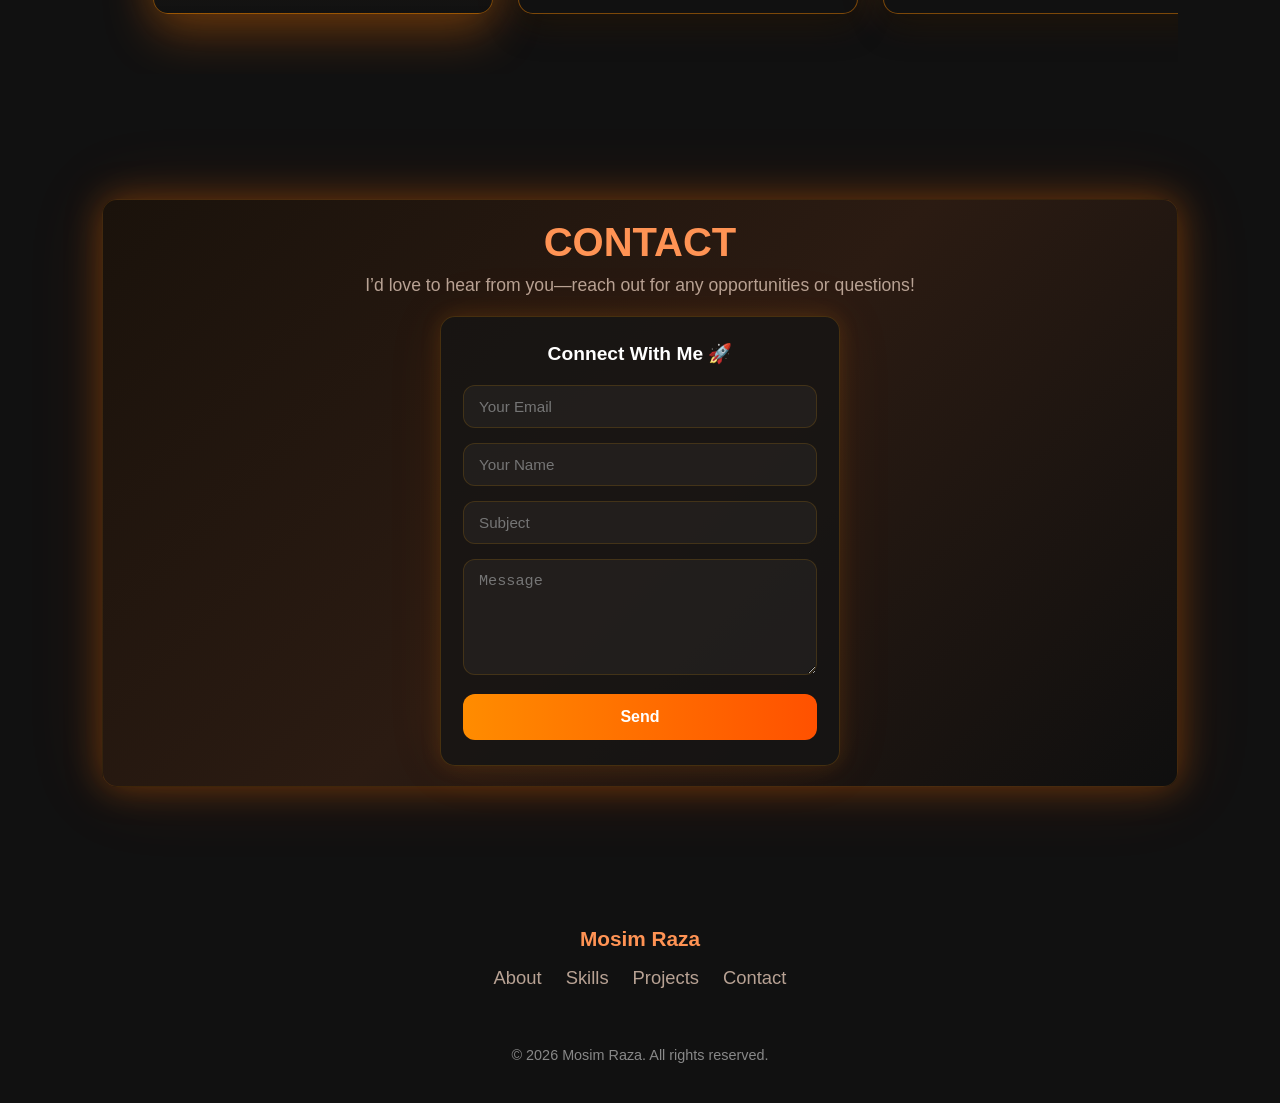
==== commit 854bcb22: "final commit" ====
--- a/index.html
+++ b/index.html
@@ -88,7 +88,7 @@
         </div>
 
         <div>
-          <a href="/assets/mosim-raza-cv.pdf" target="_blank" class="cv-btn">
+          <a href="/assets/Mosim_Raza_Full_Stack_Dev_CV.pdf" target="_blank" class="cv-btn">
             Download CV
           </a>
           <a href="#contact-section" class="cv-btn hire-btn"> Hire Me </a>
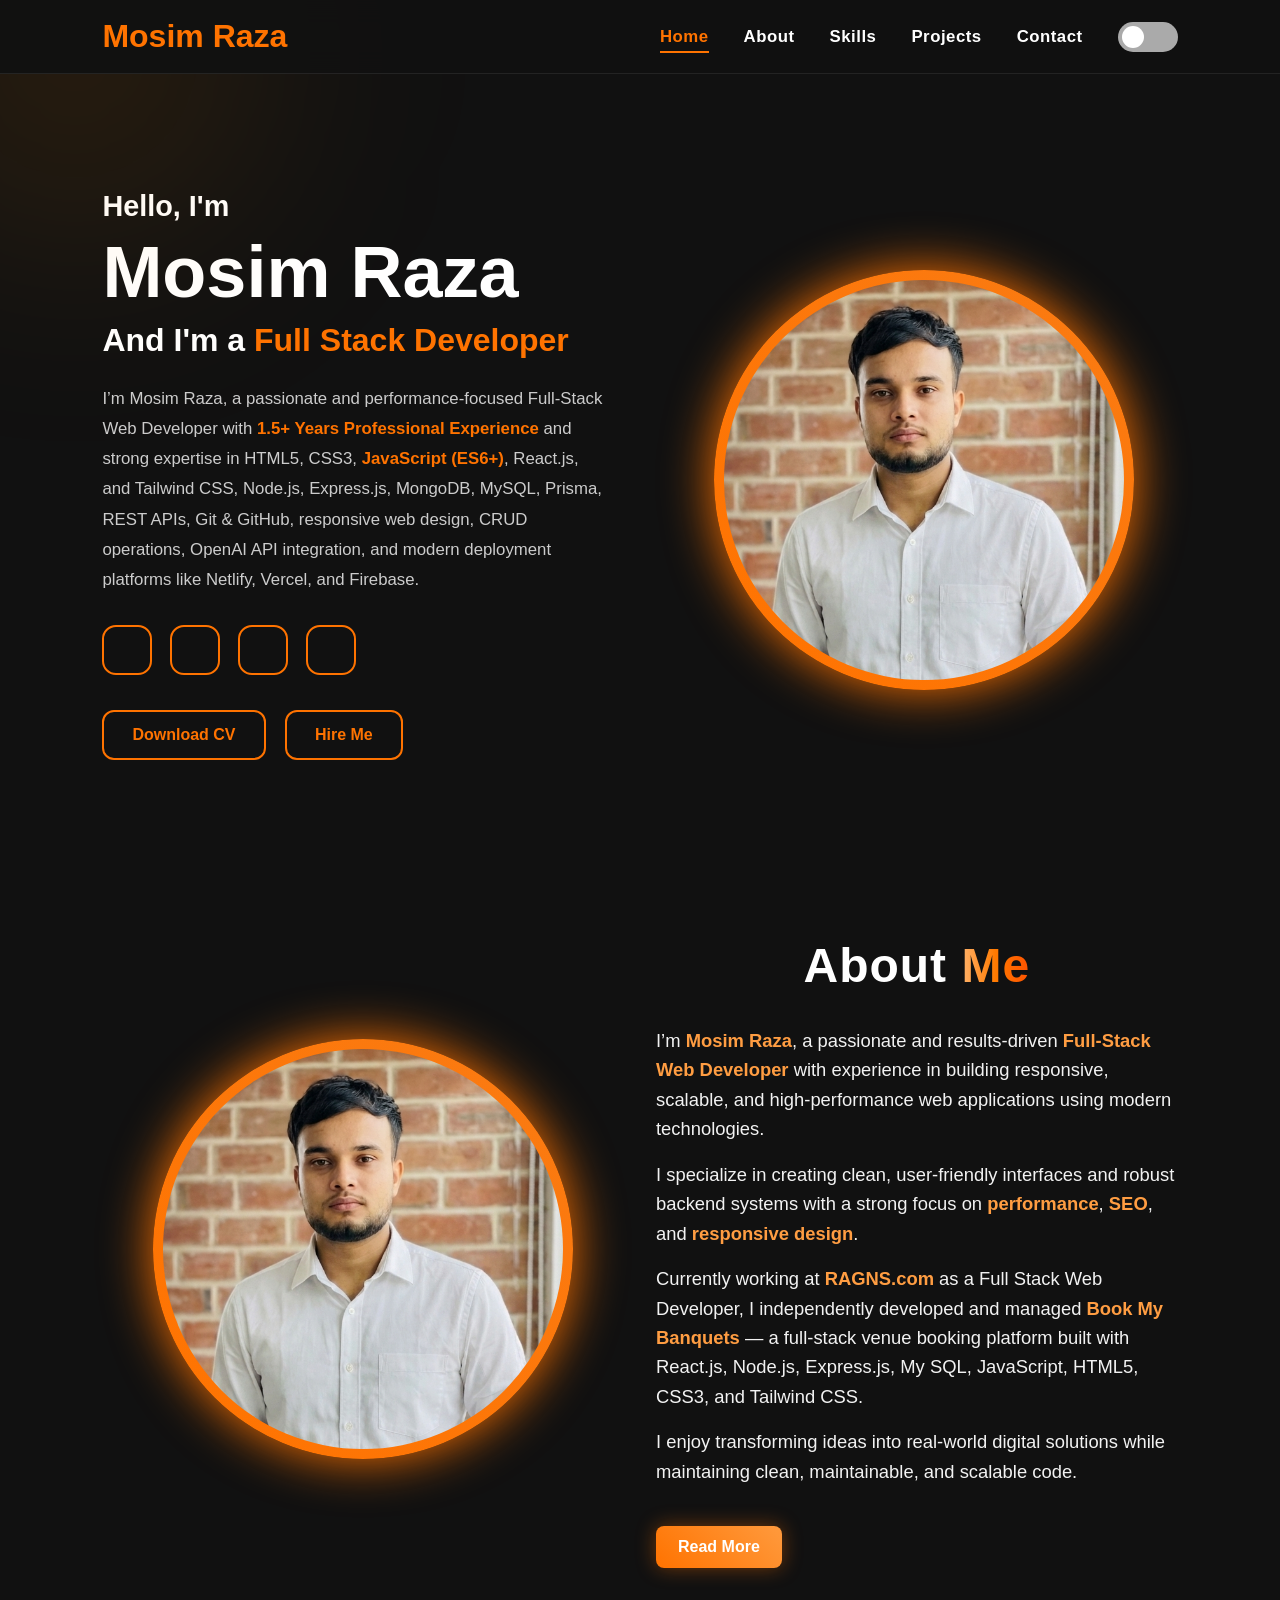
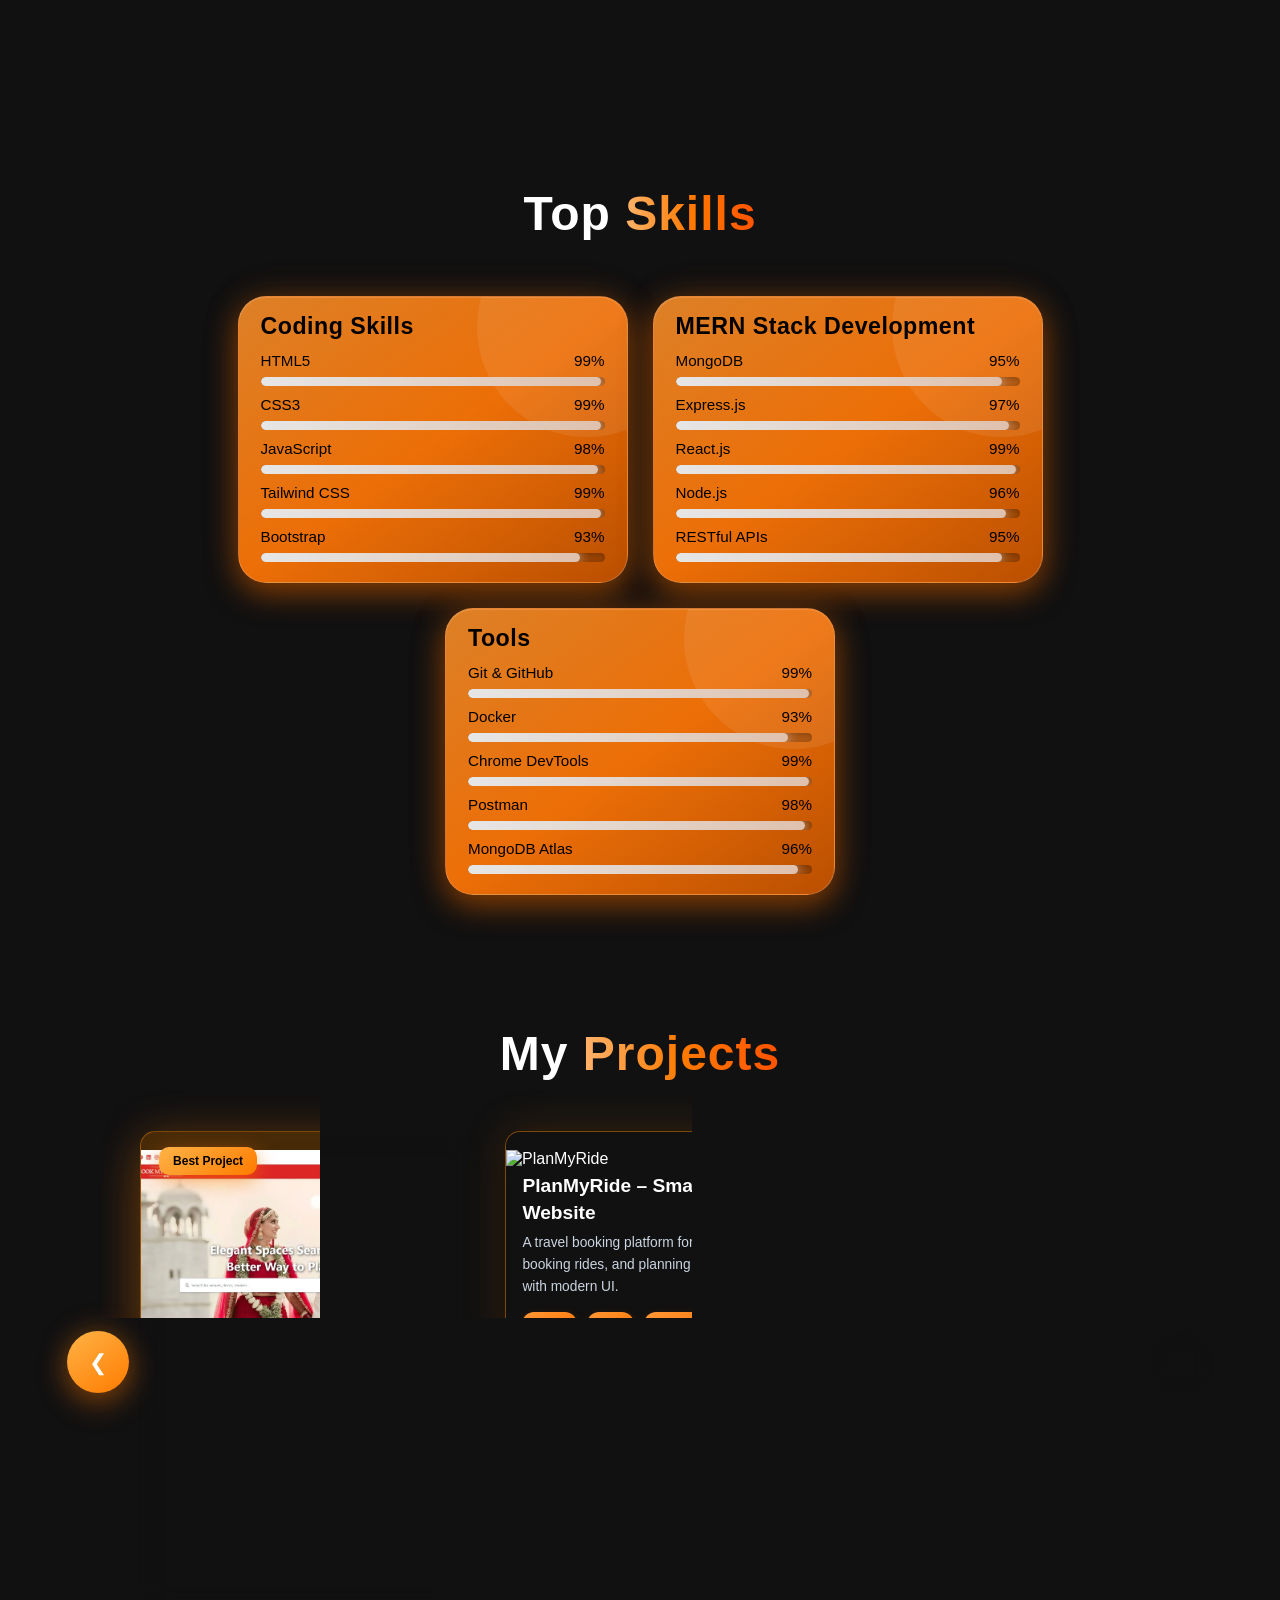
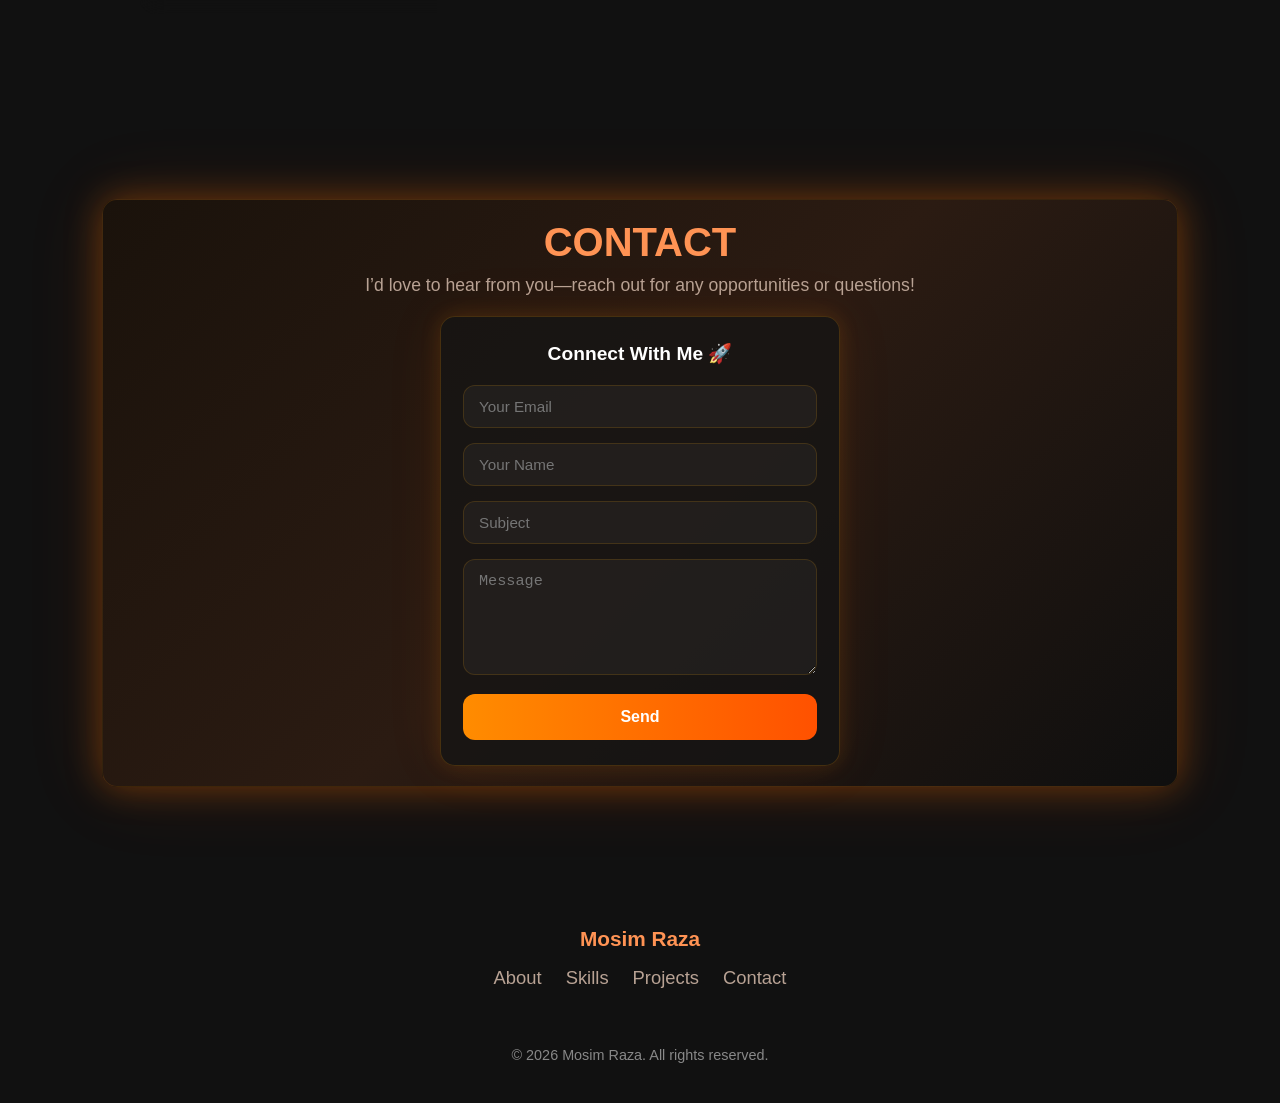
==== commit 5d46faaf: "update CV" ====
--- a/index.html
+++ b/index.html
@@ -88,7 +88,7 @@
         </div>
 
         <div>
-          <a href="/assets/Mosim_Raza_Full_Stack_Dev_CV.pdf" target="_blank" class="cv-btn">
+          <a href="/assets/Mosim_Raza_Full_Stack_Developer_CV.pdf" target="_blank" class="cv-btn">
             Download CV
           </a>
           <a href="#contact-section" class="cv-btn hire-btn"> Hire Me </a>
